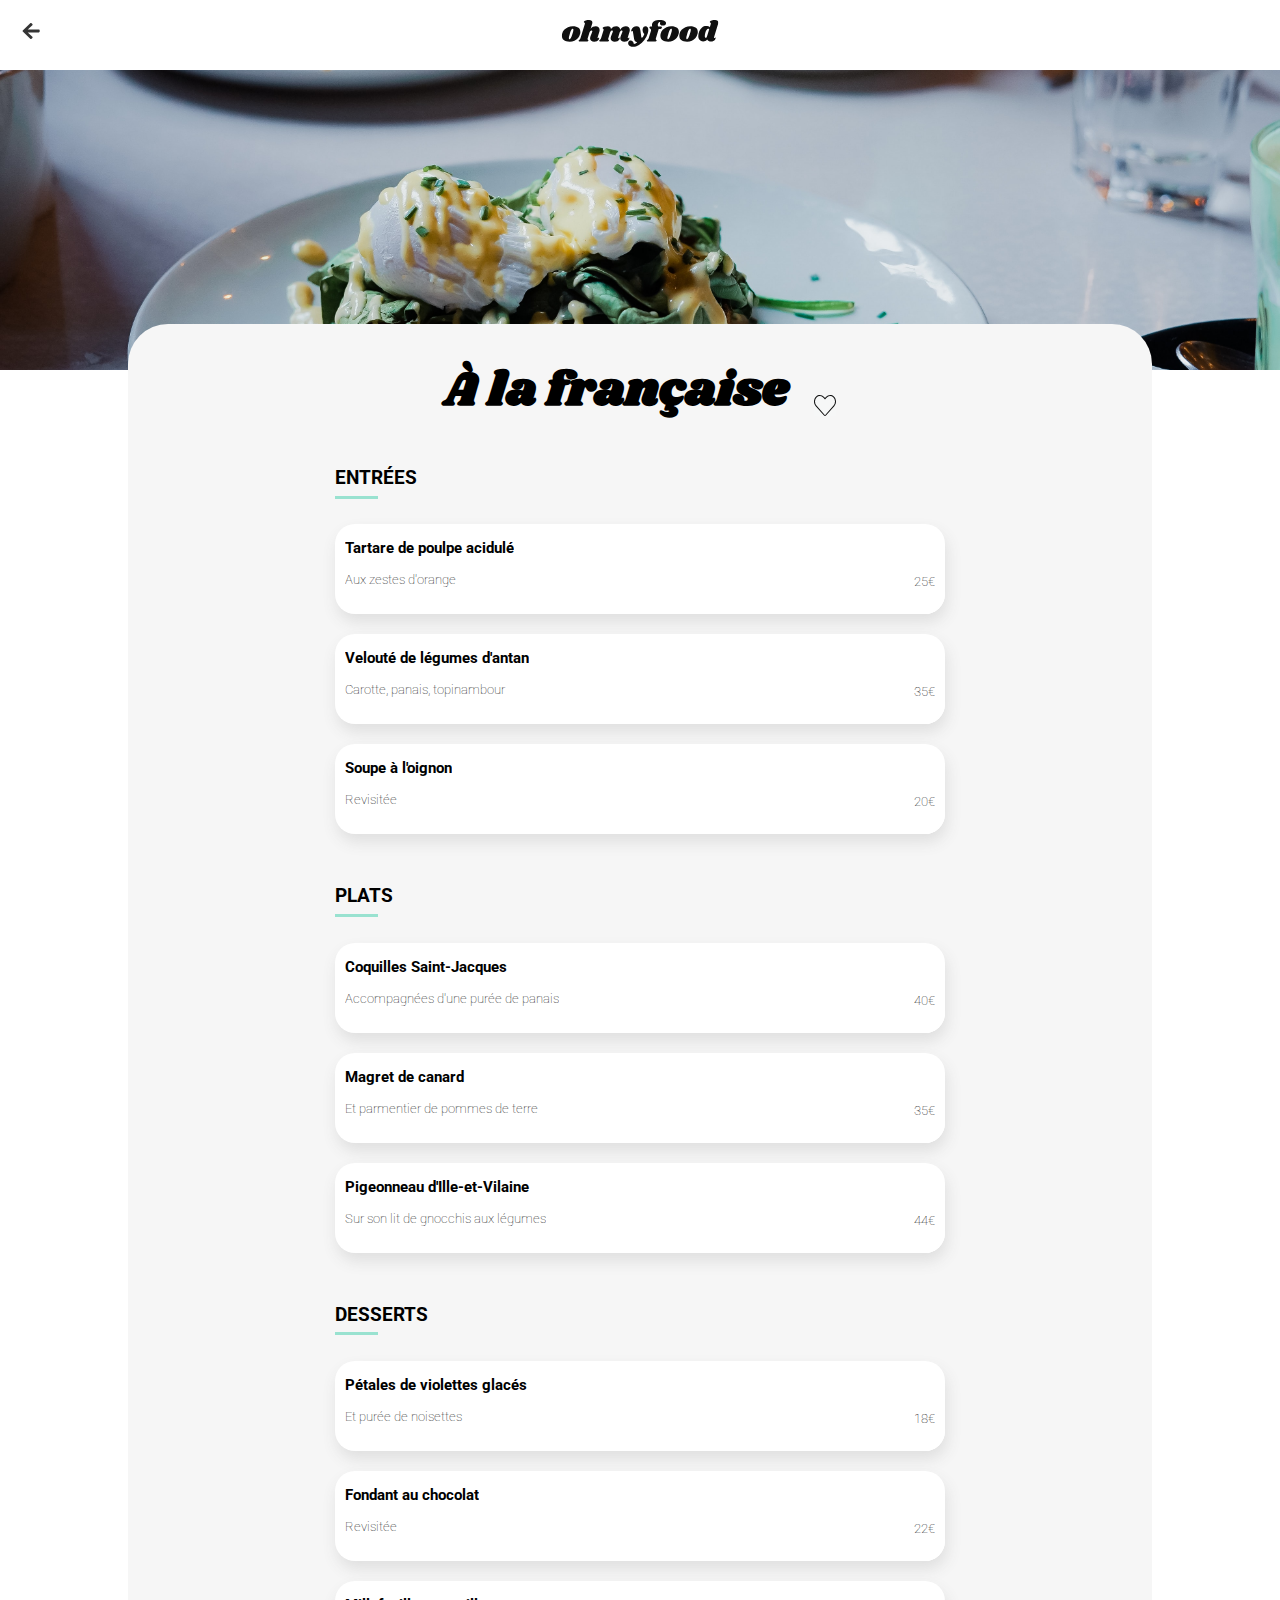
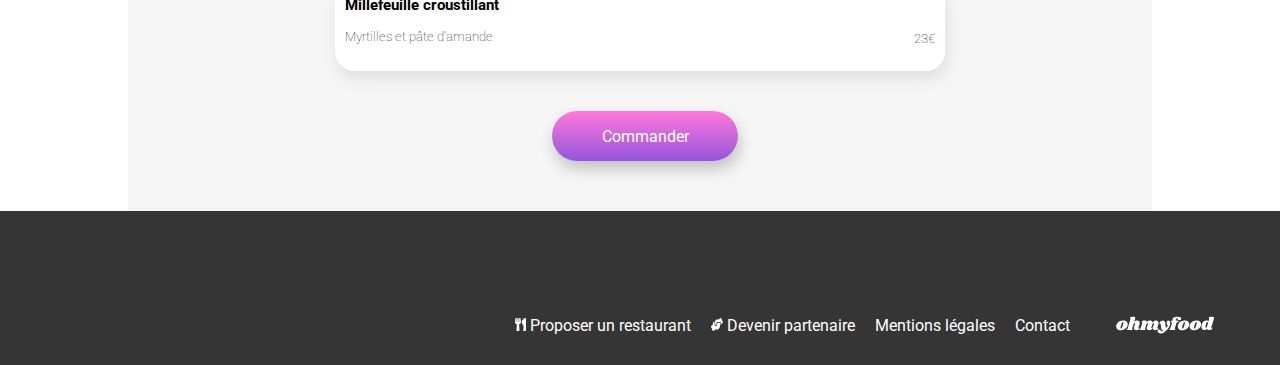
==== restaurants/a_la_francaise.html @ bb1ebf2a "footer ok" ====
<!DOCTYPE html>
<html lang="en">
<head>
    <meta charset="UTF-8">
    <meta name="viewport" content="width=device-width, initial-scale=1.0">
    <title>La palette du goût</title>
    <link rel="stylesheet" href="../assets/style/css/menu.css">
</head>
<body>
    <header>
        <nav class="navbar">
            <a href="../index.html" class="navbar__previous">
                <svg width="31" height="30" viewBox="0 0 31 30" fill="none" xmlns="http://www.w3.org/2000/svg">
                    <path d="M16.3856 21.9291L15.5335 22.7424C15.1727 23.0868 14.5892 23.0868 14.2323 22.7424L6.7706 15.6236C6.4098 15.2792 6.4098 14.7223 6.7706 14.3815L14.2323 7.25903C14.5931 6.91463 15.1765 6.91463 15.5335 7.25903L16.3856 8.07241C16.7502 8.42047 16.7425 8.98837 16.3702 9.3291L11.7451 13.5352H22.7764C23.2869 13.5352 23.6976 13.9272 23.6976 14.4145V15.5869C23.6976 16.0742 23.2869 16.4663 22.7764 16.4663H11.7451L16.3702 20.6724C16.7464 21.0131 16.754 21.581 16.3856 21.9291Z" fill="#353535"/>
                </svg>                    
            </a>
            <a href="../index.html" class="navbar__home">
                <svg width="196" height="34" viewBox="0 0 196 34" fill="none" xmlns="http://www.w3.org/2000/svg">
                    <path d="M13.932 7.956C17.196 7.956 19.596 8.61599 21.132 9.936C22.692 11.256 23.472 12.984 23.472 15.12C23.472 15.84 23.376 16.644 23.184 17.532C22.728 19.5 21.876 21.228 20.628 22.716C19.38 24.18 17.844 25.32 16.02 26.136C14.22 26.928 12.264 27.324 10.152 27.324C6.81599 27.324 4.34399 26.664 2.73599 25.344C1.15199 24 0.359985 22.224 0.359985 20.016C0.359985 19.272 0.455985 18.444 0.647985 17.532C1.10399 15.66 1.96799 14.004 3.23999 12.564C4.53599 11.1 6.10799 9.972 7.95599 9.18C9.82799 8.364 11.82 7.956 13.932 7.956ZM13.824 11.16C13.32 11.16 12.78 11.616 12.204 12.528C11.652 13.416 10.992 15.108 10.224 17.604C9.45599 20.1 9.07199 21.852 9.07199 22.86C9.07199 23.388 9.15599 23.748 9.32399 23.94C9.49199 24.108 9.71999 24.192 10.008 24.192C10.512 24.24 11.028 23.808 11.556 22.896C12.108 21.984 12.792 20.208 13.608 17.568C14.352 15.24 14.724 13.548 14.724 12.492C14.724 11.988 14.64 11.64 14.472 11.448C14.328 11.256 14.112 11.16 13.824 11.16Z" fill="#101010"/>
                    <path d="M44.9899 22.032C44.9419 22.128 44.9179 22.272 44.9179 22.464C44.9179 22.632 44.9539 22.764 45.0259 22.86C45.1219 22.956 45.2419 23.004 45.3859 23.004C45.6739 23.004 45.9139 22.884 46.1059 22.644C46.3219 22.38 46.4659 22.248 46.5379 22.248C46.6579 22.248 46.7539 22.332 46.8259 22.5C46.8979 22.644 46.9339 22.824 46.9339 23.04C46.9579 23.736 46.7299 24.42 46.2499 25.092C45.7699 25.74 45.0619 26.28 44.1259 26.712C43.2139 27.12 42.1099 27.324 40.8139 27.324C39.2299 27.324 37.9699 26.964 37.0339 26.244C36.0979 25.5 35.6179 24.516 35.5939 23.292C35.5939 22.404 35.8099 21.408 36.2419 20.304L38.2219 15.12C38.3419 14.808 38.4019 14.556 38.4019 14.364C38.4019 14.052 38.2939 13.812 38.0779 13.644C37.8859 13.452 37.6459 13.356 37.3579 13.356C36.9019 13.356 36.4339 13.572 35.9539 14.004C35.4979 14.412 35.1259 15.084 34.8379 16.02V15.948L32.5699 23.256C32.4979 23.544 32.4619 23.796 32.4619 24.012C32.4619 24.324 32.5219 24.576 32.6419 24.768C32.7619 24.936 32.9299 25.104 33.1459 25.272C33.3139 25.44 33.4339 25.584 33.5059 25.704C33.5779 25.8 33.5899 25.932 33.5419 26.1C33.4219 26.412 33.1819 26.64 32.8219 26.784C32.4619 26.928 31.9099 27 31.1659 27H22.9579C22.3339 27 21.8779 26.904 21.5899 26.712C21.3019 26.496 21.2059 26.22 21.3019 25.884C21.3979 25.596 21.6499 25.344 22.0579 25.128C22.4179 24.936 22.7179 24.708 22.9579 24.444C23.1979 24.18 23.4019 23.76 23.5699 23.184L29.0419 5.22C29.1139 5.004 29.1499 4.824 29.1499 4.68C29.1499 4.416 29.0779 4.2 28.9339 4.032C28.8139 3.864 28.6459 3.696 28.4299 3.528C28.1899 3.336 28.0099 3.168 27.8899 3.024C27.7939 2.88 27.7819 2.688 27.8539 2.448C27.9979 1.896 28.7539 1.416 30.1219 1.00799C31.4899 0.599996 32.9179 0.395996 34.4059 0.395996C35.7979 0.395996 36.8179 0.659996 37.4659 1.188C38.1379 1.716 38.4739 2.436 38.4739 3.348C38.4739 3.876 38.3899 4.392 38.2219 4.896L36.2779 11.232C37.2139 10.008 38.1979 9.156 39.2299 8.676C40.2859 8.196 41.4259 7.956 42.6499 7.956C44.1139 7.956 45.2899 8.4 46.1779 9.288C47.0899 10.176 47.5459 11.328 47.5459 12.744C47.5459 13.488 47.4259 14.22 47.1859 14.94L44.9899 22.032Z" fill="#101010"/>
                    <path d="M82.7165 22.032C82.6685 22.128 82.6445 22.272 82.6445 22.464C82.6445 22.632 82.6805 22.764 82.7525 22.86C82.8485 22.956 82.9685 23.004 83.1125 23.004C83.4005 23.004 83.6405 22.884 83.8325 22.644C84.0485 22.38 84.1925 22.248 84.2645 22.248C84.3845 22.248 84.4805 22.332 84.5525 22.5C84.6245 22.644 84.6605 22.824 84.6605 23.04C84.6845 23.736 84.4565 24.42 83.9765 25.092C83.4965 25.74 82.7885 26.28 81.8525 26.712C80.9405 27.12 79.8365 27.324 78.5405 27.324C76.9565 27.324 75.6965 26.964 74.7605 26.244C73.8245 25.5 73.3445 24.516 73.3205 23.292C73.3205 22.404 73.5365 21.408 73.9685 20.304L75.9485 15.12C76.0685 14.808 76.1285 14.556 76.1285 14.364C76.1285 14.052 76.0205 13.812 75.8045 13.644C75.6125 13.452 75.3725 13.356 75.0845 13.356C74.6765 13.356 74.2565 13.536 73.8245 13.896C73.3925 14.256 73.0085 14.82 72.6725 15.588L70.6925 22.032C70.6445 22.128 70.6205 22.272 70.6205 22.464C70.6205 22.632 70.6565 22.764 70.7285 22.86C70.8245 22.956 70.9445 23.004 71.0885 23.004C71.3765 23.004 71.6165 22.884 71.8085 22.644C72.0245 22.38 72.1685 22.248 72.2405 22.248C72.3605 22.248 72.4565 22.332 72.5285 22.5C72.6005 22.644 72.6365 22.824 72.6365 23.04C72.6605 23.736 72.4325 24.42 71.9525 25.092C71.4725 25.74 70.7645 26.28 69.8285 26.712C68.9165 27.12 67.8125 27.324 66.5165 27.324C64.9325 27.324 63.6725 26.964 62.7365 26.244C61.8005 25.5 61.3205 24.516 61.2965 23.292C61.2965 22.404 61.5125 21.408 61.9445 20.304L63.9245 15.12C64.0445 14.808 64.1045 14.556 64.1045 14.364C64.1045 14.052 63.9965 13.812 63.7805 13.644C63.5885 13.452 63.3485 13.356 63.0605 13.356C62.6525 13.356 62.2325 13.536 61.8005 13.896C61.3685 14.232 61.0085 14.784 60.7205 15.552L58.3445 23.256C58.2485 23.52 58.2005 23.772 58.2005 24.012C58.2005 24.3 58.2605 24.54 58.3805 24.732C58.5005 24.9 58.6685 25.08 58.8845 25.272C59.0525 25.416 59.1725 25.548 59.2445 25.668C59.3165 25.788 59.3285 25.932 59.2805 26.1C59.1845 26.412 58.9565 26.64 58.5965 26.784C58.2365 26.928 57.6725 27 56.9045 27H48.6965C48.0725 27 47.6285 26.904 47.3645 26.712C47.0765 26.496 46.9685 26.22 47.0405 25.884C47.1365 25.596 47.3885 25.344 47.7965 25.128C48.1565 24.936 48.4565 24.708 48.6965 24.444C48.9365 24.18 49.1405 23.76 49.3085 23.184L52.5125 12.78C52.5605 12.66 52.5845 12.492 52.5845 12.276C52.5845 12.012 52.5245 11.808 52.4045 11.664C52.3085 11.52 52.1405 11.34 51.9005 11.124C51.6605 10.932 51.4925 10.764 51.3965 10.62C51.3005 10.476 51.2885 10.284 51.3605 10.044C51.5045 9.492 52.2605 9.012 53.6285 8.604C54.9965 8.172 56.4245 7.956 57.9125 7.956C59.0885 7.956 60.0125 8.28 60.6845 8.928C61.3805 9.576 61.7165 10.464 61.6925 11.592C62.6765 10.224 63.7085 9.276 64.7885 8.748C65.8925 8.22 67.0805 7.956 68.3525 7.956C69.7445 7.956 70.8725 8.364 71.7365 9.18C72.6245 9.972 73.1165 11.016 73.2125 12.312C74.2445 10.68 75.3485 9.552 76.5245 8.928C77.7005 8.28 78.9845 7.956 80.3765 7.956C81.8405 7.956 83.0165 8.4 83.9045 9.288C84.8165 10.176 85.2725 11.328 85.2725 12.744C85.2725 13.488 85.1525 14.22 84.9125 14.94L82.7165 22.032Z" fill="#101010"/>
                    <path d="M104.932 7.956C105.988 7.956 106.828 8.388 107.452 9.252C108.1 10.092 108.424 11.244 108.424 12.708C108.424 13.98 108.196 15.348 107.74 16.812C106.852 19.764 105.424 22.548 103.456 25.164C101.512 27.78 99.2675 29.88 96.7235 31.464C94.2035 33.048 91.6836 33.84 89.1636 33.84C87.9156 33.84 86.8355 33.624 85.9235 33.192C85.0355 32.76 84.3635 32.184 83.9075 31.464C83.4275 30.744 83.1875 29.976 83.1875 29.16C83.1875 28.8 83.2475 28.404 83.3675 27.972C83.5835 27.3 83.9435 26.784 84.4475 26.424C84.9515 26.064 85.5516 25.884 86.2476 25.884C87.3516 25.884 88.2515 26.256 88.9475 27C89.6675 27.768 90.1236 28.812 90.3156 30.132C91.8516 30.06 93.2675 29.4 94.5635 28.152C93.3395 27.936 92.4275 27.528 91.8275 26.928C91.2515 26.304 90.8555 25.344 90.6395 24.048L89.1995 15.228C89.1275 14.772 89.0195 14.46 88.8755 14.292C88.7555 14.1 88.5876 14.004 88.3716 14.004C88.2036 14.004 87.9995 14.088 87.7595 14.256C87.5435 14.424 87.3875 14.508 87.2915 14.508C87.0995 14.508 87.0035 14.304 87.0035 13.896C87.0035 13.56 87.0635 13.2 87.1835 12.816C87.6155 11.448 88.4196 10.296 89.5956 9.36C90.7716 8.4 92.1395 7.92 93.6995 7.92C95.2355 7.92 96.3635 8.376 97.0835 9.288C97.8275 10.2 98.3076 11.604 98.5236 13.5L99.6035 21.42C99.6755 22.02 99.8915 22.32 100.252 22.32C100.684 22.32 101.188 21.936 101.764 21.168C102.34 20.376 102.904 19.26 103.456 17.82C102.736 17.172 102.184 16.428 101.8 15.588C101.416 14.748 101.224 13.848 101.224 12.888C101.224 12.144 101.32 11.472 101.512 10.872C101.8 9.912 102.244 9.192 102.844 8.712C103.468 8.208 104.164 7.956 104.932 7.956Z" fill="#101010"/>
                    <path d="M122.864 0.395996C125.432 0.395996 127.352 0.791996 128.624 1.584C129.92 2.352 130.568 3.3 130.568 4.428C130.568 5.34 130.184 6.048 129.416 6.552C128.672 7.032 127.688 7.272 126.464 7.272C125.336 7.272 124.46 6.996 123.836 6.444C123.212 5.892 122.9 5.208 122.9 4.392C122.9 3.888 123.056 3.36 123.368 2.808C122.648 2.808 122.048 2.988 121.568 3.348C121.088 3.684 120.716 4.272 120.452 5.112C120.308 5.64 120.236 6.132 120.236 6.588C120.236 7.164 120.332 7.62 120.524 7.956C120.74 8.268 121.04 8.424 121.424 8.424H123.548C124.796 8.424 125.42 8.808 125.42 9.576C125.42 9.672 125.396 9.816 125.348 10.008C125.204 10.536 124.904 10.932 124.448 11.196C124.016 11.46 123.356 11.592 122.468 11.592H121.388L117.824 23.256C117.752 23.544 117.716 23.796 117.716 24.012C117.716 24.324 117.776 24.576 117.896 24.768C118.016 24.936 118.184 25.104 118.4 25.272C118.568 25.44 118.688 25.584 118.76 25.704C118.832 25.8 118.844 25.932 118.796 26.1C118.676 26.412 118.436 26.64 118.076 26.784C117.716 26.928 117.164 27 116.42 27H108.212C107.588 27 107.132 26.904 106.844 26.712C106.556 26.496 106.46 26.22 106.556 25.884C106.652 25.596 106.904 25.344 107.312 25.128C107.672 24.936 107.972 24.708 108.212 24.444C108.452 24.18 108.656 23.76 108.824 23.184L111.632 13.968C111.752 13.608 111.812 13.236 111.812 12.852C111.812 12.372 111.704 12 111.488 11.736C111.296 11.448 110.996 11.136 110.588 10.8C110.324 10.584 110.12 10.404 109.976 10.26C109.856 10.092 109.796 9.9 109.796 9.684C109.772 9.228 109.928 8.904 110.264 8.712C110.624 8.52 111.296 8.424 112.28 8.424H113.18C113.012 7.824 112.928 7.224 112.928 6.624C112.928 6.024 113.036 5.4 113.252 4.752C113.708 3.528 114.68 2.496 116.168 1.65599C117.68 0.815996 119.912 0.395996 122.864 0.395996Z" fill="#101010"/>
                    <path d="M137.084 7.956C140.348 7.956 142.748 8.61599 144.284 9.936C145.844 11.256 146.624 12.984 146.624 15.12C146.624 15.84 146.528 16.644 146.336 17.532C145.88 19.5 145.028 21.228 143.78 22.716C142.532 24.18 140.996 25.32 139.172 26.136C137.372 26.928 135.416 27.324 133.304 27.324C129.968 27.324 127.496 26.664 125.888 25.344C124.304 24 123.512 22.224 123.512 20.016C123.512 19.272 123.608 18.444 123.8 17.532C124.256 15.66 125.12 14.004 126.392 12.564C127.688 11.1 129.26 9.972 131.108 9.18C132.98 8.364 134.972 7.956 137.084 7.956ZM136.976 11.16C136.472 11.16 135.932 11.616 135.356 12.528C134.804 13.416 134.144 15.108 133.376 17.604C132.608 20.1 132.224 21.852 132.224 22.86C132.224 23.388 132.308 23.748 132.476 23.94C132.644 24.108 132.872 24.192 133.16 24.192C133.664 24.24 134.18 23.808 134.708 22.896C135.26 21.984 135.944 20.208 136.76 17.568C137.504 15.24 137.876 13.548 137.876 12.492C137.876 11.988 137.792 11.64 137.624 11.448C137.48 11.256 137.264 11.16 136.976 11.16Z" fill="#101010"/>
                    <path d="M160.709 7.956C163.973 7.956 166.373 8.61599 167.909 9.936C169.469 11.256 170.249 12.984 170.249 15.12C170.249 15.84 170.153 16.644 169.961 17.532C169.505 19.5 168.653 21.228 167.405 22.716C166.157 24.18 164.621 25.32 162.797 26.136C160.997 26.928 159.041 27.324 156.929 27.324C153.593 27.324 151.121 26.664 149.513 25.344C147.929 24 147.137 22.224 147.137 20.016C147.137 19.272 147.233 18.444 147.425 17.532C147.881 15.66 148.745 14.004 150.017 12.564C151.313 11.1 152.885 9.972 154.733 9.18C156.605 8.364 158.597 7.956 160.709 7.956ZM160.601 11.16C160.097 11.16 159.557 11.616 158.981 12.528C158.429 13.416 157.769 15.108 157.001 17.604C156.233 20.1 155.849 21.852 155.849 22.86C155.849 23.388 155.933 23.748 156.101 23.94C156.269 24.108 156.497 24.192 156.785 24.192C157.289 24.24 157.805 23.808 158.333 22.896C158.885 21.984 159.569 20.208 160.385 17.568C161.129 15.24 161.501 13.548 161.501 12.492C161.501 11.988 161.417 11.64 161.249 11.448C161.105 11.256 160.889 11.16 160.601 11.16Z" fill="#101010"/>
                    <path d="M190.526 21.816C190.478 22.008 190.454 22.14 190.454 22.212C190.454 22.38 190.502 22.512 190.598 22.608C190.694 22.704 190.814 22.752 190.958 22.752C191.246 22.752 191.486 22.632 191.678 22.392C191.894 22.128 192.038 21.996 192.11 21.996C192.23 21.996 192.326 22.08 192.398 22.248C192.47 22.416 192.506 22.608 192.506 22.824C192.53 23.472 192.278 24.132 191.75 24.804C191.246 25.476 190.562 26.028 189.698 26.46C188.834 26.892 187.898 27.108 186.89 27.108C185.69 27.108 184.646 26.88 183.758 26.424C182.87 25.968 182.258 25.368 181.922 24.624C181.274 25.464 180.53 26.088 179.69 26.496C178.85 26.904 177.962 27.108 177.026 27.108C175.922 27.108 174.89 26.832 173.93 26.28C172.994 25.728 172.238 24.948 171.662 23.94C171.11 22.908 170.834 21.744 170.834 20.448C170.834 18.264 171.242 16.212 172.058 14.292C172.898 12.348 174.062 10.788 175.55 9.612C177.038 8.412 178.73 7.812 180.626 7.812C181.658 7.812 182.534 7.932 183.254 8.172C183.998 8.412 184.67 8.772 185.27 9.252L186.494 5.22C186.566 5.004 186.602 4.824 186.602 4.68C186.602 4.416 186.53 4.2 186.386 4.032C186.266 3.864 186.098 3.696 185.882 3.528C185.642 3.336 185.462 3.168 185.342 3.024C185.246 2.88 185.234 2.688 185.306 2.448C185.45 1.896 186.206 1.416 187.574 1.00799C188.942 0.599996 190.37 0.395996 191.858 0.395996C193.25 0.395996 194.27 0.659996 194.918 1.188C195.59 1.716 195.926 2.436 195.926 3.348C195.926 3.876 195.842 4.392 195.674 4.896L190.526 21.816ZM184.514 11.7C184.13 11.364 183.71 11.196 183.254 11.196C182.558 11.196 181.874 11.712 181.202 12.744C180.53 13.776 179.99 15.024 179.582 16.488C179.174 17.952 178.982 19.272 179.006 20.448C179.006 21.768 179.438 22.428 180.302 22.428C180.614 22.428 180.878 22.308 181.094 22.068C181.31 21.804 181.514 21.384 181.706 20.808L184.514 11.7Z" fill="#101010"/>
                </svg>
            </a>
        </nav>
    </header>
    <main>
        <section>
            <article class="menu">
                <img class="menu__image" src="../assets/images/restaurants/toa-heftiba-DQKerTsQwi0-unsplash.jpg" alt="">
                <div class="menu__content">
                    <div class="menu__content__title">
                        <a href="../restaurants/a_la_francaise.html"><h1>À la française</h1></a>
                        <input type="checkbox" name="like" id="like" hidden>
                        <label for="like" class="menu__content__logo" >
                            <svg class="heart" width="22" height="21" viewBox="0 0 22 21" fill="none" xmlns="http://www.w3.org/2000/svg" xmlns:xlink="http://www.w3.org/1999/xlink">
                                <rect width="22" height="21" fill="#D2D2D2" style="fill:#D2D2D2;fill:color(display-p3 0.8250 0.8250 0.8250);fill-opacity:1;"/>
                                <g clip-path="url(#clip0_0_1)">
                                <rect width="375" height="1590" transform="translate(-312 -323)" fill="white" style="fill:white;fill:white;fill-opacity:1;"/>
                                <rect x="-312" y="-260" width="375" height="275" fill="url(#pattern0)"/>
                                <path d="M-312 -1.90735e-05C-312 -22.0914 -294.091 -40 -272 -40H23C45.0914 -40 63 -22.0914 63 0V1267H-312V-1.90735e-05Z" fill="#F7F7F7" style="fill:#F7F7F7;fill:color(display-p3 0.9667 0.9667 0.9667);fill-opacity:1;"/>
                                <mask id="path-3-inside-1_0_1" fill="white">
                                <path d="M19.865 1.43593C17.5103 -0.753131 14.0083 -0.359381 11.847 2.07343L11.0005 3.02499L10.154 2.07343C7.99701 -0.359381 4.49076 -0.753131 2.13607 1.43593C-0.562363 3.94843 -0.704161 8.45781 1.71068 11.1812L10.0251 20.5469C10.5622 21.1516 11.4345 21.1516 11.9716 20.5469L20.2861 11.1812C22.7052 8.45781 22.5634 3.94843 19.865 1.43593Z"/>
                                </mask>
                                <path d="M19.865 1.43593C17.5103 -0.753131 14.0083 -0.359381 11.847 2.07343L11.0005 3.02499L10.154 2.07343C7.99701 -0.359381 4.49076 -0.753131 2.13607 1.43593C-0.562363 3.94843 -0.704161 8.45781 1.71068 11.1812L10.0251 20.5469C10.5622 21.1516 11.4345 21.1516 11.9716 20.5469L20.2861 11.1812C22.7052 8.45781 22.5634 3.94843 19.865 1.43593Z" stroke="#101010" style="stroke:#101010;stroke:color(display-p3 0.0625 0.0625 0.0625);stroke-opacity:1;" stroke-width="2" mask="url(#path-3-inside-1_0_1)"/>
                                </g>
                                <defs>
                                <pattern id="pattern0" patternContentUnits="objectBoundingBox" width="1" height="1">
                                <use xlink:href="#image0_0_1" transform="matrix(0.000261252 0 0 0.000356252 -0.0350433 0)"/>
                                </pattern>
                                <clipPath id="clip0_0_1">
                                <rect width="375" height="1590" fill="white" style="fill:white;fill:white;fill-opacity:1;" transform="translate(-312 -323)"/>
                                </clipPath>
                                </defs>
                                </svg>
                                <svg class="like" width="22" height="21" viewBox="0 0 22 21" fill="none" xmlns="http://www.w3.org/2000/svg">
                                    <path d="M19.865 1.43593C17.5103 -0.753131 14.0083 -0.359381 11.847 2.07343L11.0005 3.02499L10.154 2.07343C7.99701 -0.359381 4.49076 -0.753131 2.13607 1.43593C-0.562363 3.94843 -0.704161 8.45781 1.71068 11.1812L10.0251 20.5469C10.5622 21.1516 11.4345 21.1516 11.9716 20.5469L20.2861 11.1812C22.7052 8.45781 22.5634 3.94843 19.865 1.43593Z" fill="url(#paint0_linear_87783_528)"/>
                                    <defs>
                                    <linearGradient id="paint0_linear_87783_528" x1="11.0002" y1="-5.4601" x2="3.43443" y2="27.9923" gradientUnits="userSpaceOnUse">
                                    <stop stop-color="#9356DC"/>
                                    <stop offset="1" stop-color="#FF79DA"/>
                                    </linearGradient>
                                    </defs>
                                </svg>
                        </label>
                    </div>
                    <form class="menu__content__form" action="">
                        <h2 class="menu__content__form__type">ENTRÉES</h2>
                        <div class="menu__content__form__ingredient">
                            <input name="entree1" id="entree1" type="checkbox" hidden>
                            <label id="choice1" for="entree1">
                                <div class="name">
                                    <h3 >Tartare de poulpe acidulé</h3>
                                    <span>Aux zestes d'orange</span>
                                </div>
                                <div class="price-check">
                                    <span class="price">25€</span>
                                    <div class="check">
                                        <svg  width="28" height="28" viewBox="0 0 21 21" fill="none" xmlns="http://www.w3.org/2000/svg">
                                            <path d="M20.0847 10.9656C20.0847 16.4884 15.6076 20.9656 10.0847 20.9656C4.56185 20.9656 0.0847168 16.4884 0.0847168 10.9656C0.0847168 5.44271 4.56185 0.965576 10.0847 0.965576C15.6076 0.965576 20.0847 5.44271 20.0847 10.9656ZM8.92802 16.2605L16.3474 8.84114C16.5993 8.5892 16.5993 8.1807 16.3474 7.92876L15.435 7.01638C15.1831 6.76441 14.7746 6.76441 14.5226 7.01638L8.47181 13.0671L5.64685 10.2421C5.39492 9.99021 4.98641 9.99021 4.73443 10.2421L3.82206 11.1545C3.57012 11.4065 3.57012 11.815 3.82206 12.0669L8.0156 16.2605C8.26758 16.5124 8.67605 16.5124 8.92802 16.2605Z" fill="white"/>
                                        </svg>
                                    </div>
                                </div>
                                </label>
                            <input name="entree2" id="entree2" type="checkbox" hidden>
                            <label id="choice2" for="entree2">
                                <div class="name">
                                    <h3 >Velouté de légumes d'antan</h3>
                                    <span>Carotte, panais, topinambour</span>
                                </div>
                                <div class="price-check">
                                    <span class="price">35€</span>
                                    <div class="check">
                                        <svg  width="28" height="28" viewBox="0 0 21 21" fill="none" xmlns="http://www.w3.org/2000/svg">
                                            <path d="M20.0847 10.9656C20.0847 16.4884 15.6076 20.9656 10.0847 20.9656C4.56185 20.9656 0.0847168 16.4884 0.0847168 10.9656C0.0847168 5.44271 4.56185 0.965576 10.0847 0.965576C15.6076 0.965576 20.0847 5.44271 20.0847 10.9656ZM8.92802 16.2605L16.3474 8.84114C16.5993 8.5892 16.5993 8.1807 16.3474 7.92876L15.435 7.01638C15.1831 6.76441 14.7746 6.76441 14.5226 7.01638L8.47181 13.0671L5.64685 10.2421C5.39492 9.99021 4.98641 9.99021 4.73443 10.2421L3.82206 11.1545C3.57012 11.4065 3.57012 11.815 3.82206 12.0669L8.0156 16.2605C8.26758 16.5124 8.67605 16.5124 8.92802 16.2605Z" fill="white"/>
                                        </svg>
                                    </div>
                                </div>
                            </label>
                            <input name="entree3" id="entree3" type="checkbox" hidden>
                            <label id="choice3" for="entree3">
                                <div class="name">
                                    <h3 >Soupe à l'oignon</h3>
                                    <span>Revisitée</span>
                                </div>
                                <div class="price-check">
                                    <span class="price">20€</span>
                                    <div class="check">
                                        <svg  width="28" height="28" viewBox="0 0 21 21" fill="none" xmlns="http://www.w3.org/2000/svg">
                                            <path d="M20.0847 10.9656C20.0847 16.4884 15.6076 20.9656 10.0847 20.9656C4.56185 20.9656 0.0847168 16.4884 0.0847168 10.9656C0.0847168 5.44271 4.56185 0.965576 10.0847 0.965576C15.6076 0.965576 20.0847 5.44271 20.0847 10.9656ZM8.92802 16.2605L16.3474 8.84114C16.5993 8.5892 16.5993 8.1807 16.3474 7.92876L15.435 7.01638C15.1831 6.76441 14.7746 6.76441 14.5226 7.01638L8.47181 13.0671L5.64685 10.2421C5.39492 9.99021 4.98641 9.99021 4.73443 10.2421L3.82206 11.1545C3.57012 11.4065 3.57012 11.815 3.82206 12.0669L8.0156 16.2605C8.26758 16.5124 8.67605 16.5124 8.92802 16.2605Z" fill="white"/>
                                        </svg>
                                    </div>
                                </div>
                            </label>
                        </div>
                        <h2 class="menu__content__form__type">PLATS</h2>
                        <div class="menu__content__form__ingredient">
                            <input name="plat1" id="plat1" type="checkbox" hidden>
                            <label id="choice4" for="plat1">
                                <div class="name">
                                    <h3 >Coquilles Saint-Jacques</h3>
                                    <span>Accompagnées d'une purée de panais</span>
                                </div>
                                <div class="price-check">
                                    <span class="price">40€</span>
                                    <div class="check">
                                        <svg  width="28" height="28" viewBox="0 0 21 21" fill="none" xmlns="http://www.w3.org/2000/svg">
                                            <path d="M20.0847 10.9656C20.0847 16.4884 15.6076 20.9656 10.0847 20.9656C4.56185 20.9656 0.0847168 16.4884 0.0847168 10.9656C0.0847168 5.44271 4.56185 0.965576 10.0847 0.965576C15.6076 0.965576 20.0847 5.44271 20.0847 10.9656ZM8.92802 16.2605L16.3474 8.84114C16.5993 8.5892 16.5993 8.1807 16.3474 7.92876L15.435 7.01638C15.1831 6.76441 14.7746 6.76441 14.5226 7.01638L8.47181 13.0671L5.64685 10.2421C5.39492 9.99021 4.98641 9.99021 4.73443 10.2421L3.82206 11.1545C3.57012 11.4065 3.57012 11.815 3.82206 12.0669L8.0156 16.2605C8.26758 16.5124 8.67605 16.5124 8.92802 16.2605Z" fill="white"/>
                                        </svg>
                                    </div>
                                </div>
                            </label>
                            <input name="plat2" id="plat2" type="checkbox" hidden>
                            <label id="choice5" for="plat2">
                                <div class="name">
                                    <h3 >Magret de canard</h3>
                                    <span>Et parmentier de pommes de terre</span>
                                </div>
                                <div class="price-check">
                                    <span class="price">35€</span>
                                    <div class="check">
                                        <svg  width="28" height="28" viewBox="0 0 21 21" fill="none" xmlns="http://www.w3.org/2000/svg">
                                            <path d="M20.0847 10.9656C20.0847 16.4884 15.6076 20.9656 10.0847 20.9656C4.56185 20.9656 0.0847168 16.4884 0.0847168 10.9656C0.0847168 5.44271 4.56185 0.965576 10.0847 0.965576C15.6076 0.965576 20.0847 5.44271 20.0847 10.9656ZM8.92802 16.2605L16.3474 8.84114C16.5993 8.5892 16.5993 8.1807 16.3474 7.92876L15.435 7.01638C15.1831 6.76441 14.7746 6.76441 14.5226 7.01638L8.47181 13.0671L5.64685 10.2421C5.39492 9.99021 4.98641 9.99021 4.73443 10.2421L3.82206 11.1545C3.57012 11.4065 3.57012 11.815 3.82206 12.0669L8.0156 16.2605C8.26758 16.5124 8.67605 16.5124 8.92802 16.2605Z" fill="white"/>
                                        </svg>
                                    </div>
                                </div>
                            </label>
                            <input name="plat3" id="plat3" type="checkbox" hidden>
                            <label id="choice6" for="plat3">
                                <div class="name">
                                    <h3 >Pigeonneau d'Ille-et-Vilaine</h3>
                                    <span>Sur son lit de gnocchis aux légumes</span>
                                </div>
                                <div class="price-check">
                                    <span class="price">44€</span>
                                    <div class="check">
                                        <svg  width="28" height="28" viewBox="0 0 21 21" fill="none" xmlns="http://www.w3.org/2000/svg">
                                            <path d="M20.0847 10.9656C20.0847 16.4884 15.6076 20.9656 10.0847 20.9656C4.56185 20.9656 0.0847168 16.4884 0.0847168 10.9656C0.0847168 5.44271 4.56185 0.965576 10.0847 0.965576C15.6076 0.965576 20.0847 5.44271 20.0847 10.9656ZM8.92802 16.2605L16.3474 8.84114C16.5993 8.5892 16.5993 8.1807 16.3474 7.92876L15.435 7.01638C15.1831 6.76441 14.7746 6.76441 14.5226 7.01638L8.47181 13.0671L5.64685 10.2421C5.39492 9.99021 4.98641 9.99021 4.73443 10.2421L3.82206 11.1545C3.57012 11.4065 3.57012 11.815 3.82206 12.0669L8.0156 16.2605C8.26758 16.5124 8.67605 16.5124 8.92802 16.2605Z" fill="white"/>
                                        </svg>
                                    </div>
                                </div>
                            </label>
                        </div>
                        <h2 class="menu__content__form__type">DESSERTS</h2>
                        <div class="menu__content__form__ingredient">
                            <input name="dessert1" id="dessert1" type="checkbox" hidden>
                            <label id="choice7" for="dessert1">
                                <div class="name">
                                    <h3 >Pétales de violettes glacés</h3>
                                    <span>Et purée de noisettes</span>
                                </div>
                                <div class="price-check">
                                    <span class="price">18€</span>
                                    <div class="check">
                                        <svg  width="28" height="28" viewBox="0 0 21 21" fill="none" xmlns="http://www.w3.org/2000/svg">
                                            <path d="M20.0847 10.9656C20.0847 16.4884 15.6076 20.9656 10.0847 20.9656C4.56185 20.9656 0.0847168 16.4884 0.0847168 10.9656C0.0847168 5.44271 4.56185 0.965576 10.0847 0.965576C15.6076 0.965576 20.0847 5.44271 20.0847 10.9656ZM8.92802 16.2605L16.3474 8.84114C16.5993 8.5892 16.5993 8.1807 16.3474 7.92876L15.435 7.01638C15.1831 6.76441 14.7746 6.76441 14.5226 7.01638L8.47181 13.0671L5.64685 10.2421C5.39492 9.99021 4.98641 9.99021 4.73443 10.2421L3.82206 11.1545C3.57012 11.4065 3.57012 11.815 3.82206 12.0669L8.0156 16.2605C8.26758 16.5124 8.67605 16.5124 8.92802 16.2605Z" fill="white"/>
                                        </svg>
                                    </div>
                                </div>
                            </label>
                            <input name="dessert2" id="dessert2" type="checkbox" hidden>
                            <label id="choice8" for="dessert2">
                                <div class="name">
                                    <h3 >Fondant au chocolat</h3>
                                    <span>Revisitée</span>
                                </div>
                                <div class="price-check">
                                    <span class="price">22€</span>
                                    <div class="check">
                                        <svg  width="28" height="28" viewBox="0 0 21 21" fill="none" xmlns="http://www.w3.org/2000/svg">
                                            <path d="M20.0847 10.9656C20.0847 16.4884 15.6076 20.9656 10.0847 20.9656C4.56185 20.9656 0.0847168 16.4884 0.0847168 10.9656C0.0847168 5.44271 4.56185 0.965576 10.0847 0.965576C15.6076 0.965576 20.0847 5.44271 20.0847 10.9656ZM8.92802 16.2605L16.3474 8.84114C16.5993 8.5892 16.5993 8.1807 16.3474 7.92876L15.435 7.01638C15.1831 6.76441 14.7746 6.76441 14.5226 7.01638L8.47181 13.0671L5.64685 10.2421C5.39492 9.99021 4.98641 9.99021 4.73443 10.2421L3.82206 11.1545C3.57012 11.4065 3.57012 11.815 3.82206 12.0669L8.0156 16.2605C8.26758 16.5124 8.67605 16.5124 8.92802 16.2605Z" fill="white"/>
                                        </svg>
                                    </div>
                                </div>
                            </label>
                            <input name="dessert3" id="dessert3" type="checkbox" hidden>
                            <label id="choice9" for="dessert3">
                                <div class="name">
                                    <h3 >Millefeuille croustillant</h3>
                                    <span>Myrtilles et pâte d'amande</span>
                                </div>
                                <div class="price-check">
                                    <span class="price">23€</span>
                                    <div class="check">
                                        <svg  width="28" height="28" viewBox="0 0 21 21" fill="none" xmlns="http://www.w3.org/2000/svg">
                                            <path d="M20.0847 10.9656C20.0847 16.4884 15.6076 20.9656 10.0847 20.9656C4.56185 20.9656 0.0847168 16.4884 0.0847168 10.9656C0.0847168 5.44271 4.56185 0.965576 10.0847 0.965576C15.6076 0.965576 20.0847 5.44271 20.0847 10.9656ZM8.92802 16.2605L16.3474 8.84114C16.5993 8.5892 16.5993 8.1807 16.3474 7.92876L15.435 7.01638C15.1831 6.76441 14.7746 6.76441 14.5226 7.01638L8.47181 13.0671L5.64685 10.2421C5.39492 9.99021 4.98641 9.99021 4.73443 10.2421L3.82206 11.1545C3.57012 11.4065 3.57012 11.815 3.82206 12.0669L8.0156 16.2605C8.26758 16.5124 8.67605 16.5124 8.92802 16.2605Z" fill="white"/>
                                        </svg>
                                    </div>
                                </div>
                            </label>
                            <button class="btn command" type="submit">Commander</button>
                        </div>

                    </form>
                </div>
                    
            </article>
        </section>
    </main>
    <footer class="footer">
        <a href="../index.html"><svg class="footer__logo" width="139" height="27" viewBox="0 0 139 27" fill="none" xmlns="http://www.w3.org/2000/svg">
        <path d="M6.966 8.478C8.598 8.478 9.798 8.808 10.566 9.468C11.346 10.128 11.736 10.992 11.736 12.06C11.736 12.42 11.688 12.822 11.592 13.266C11.364 14.25 10.938 15.114 10.314 15.858C9.69 16.59 8.922 17.16 8.01 17.568C7.11 17.964 6.132 18.162 5.076 18.162C3.408 18.162 2.172 17.832 1.368 17.172C0.576 16.5 0.18 15.612 0.18 14.508C0.18 14.136 0.228 13.722 0.324 13.266C0.552 12.33 0.984 11.502 1.62 10.782C2.268 10.05 3.054 9.486 3.978 9.09C4.914 8.682 5.91 8.478 6.966 8.478ZM6.912 10.08C6.66 10.08 6.39 10.308 6.102 10.764C5.826 11.208 5.496 12.054 5.112 13.302C4.728 14.55 4.536 15.426 4.536 15.93C4.536 16.194 4.578 16.374 4.662 16.47C4.746 16.554 4.86 16.596 5.004 16.596C5.256 16.62 5.514 16.404 5.778 15.948C6.054 15.492 6.396 14.604 6.804 13.284C7.176 12.12 7.362 11.274 7.362 10.746C7.362 10.494 7.32 10.32 7.236 10.224C7.164 10.128 7.056 10.08 6.912 10.08ZM22.4949 15.516C22.4709 15.564 22.4589 15.636 22.4589 15.732C22.4589 15.816 22.4769 15.882 22.5129 15.93C22.5609 15.978 22.6209 16.002 22.6929 16.002C22.8369 16.002 22.9569 15.942 23.0529 15.822C23.1609 15.69 23.2329 15.624 23.2689 15.624C23.3289 15.624 23.3769 15.666 23.4129 15.75C23.4489 15.822 23.4669 15.912 23.4669 16.02C23.4789 16.368 23.3649 16.71 23.1249 17.046C22.8849 17.37 22.5309 17.64 22.0629 17.856C21.6069 18.06 21.0549 18.162 20.4069 18.162C19.6149 18.162 18.9849 17.982 18.5169 17.622C18.0489 17.25 17.8089 16.758 17.7969 16.146C17.7969 15.702 17.9049 15.204 18.1209 14.652L19.1109 12.06C19.1709 11.904 19.2009 11.778 19.2009 11.682C19.2009 11.526 19.1469 11.406 19.0389 11.322C18.9429 11.226 18.8229 11.178 18.6789 11.178C18.4509 11.178 18.2169 11.286 17.9769 11.502C17.7489 11.706 17.5629 12.042 17.4189 12.51V12.474L16.2849 16.128C16.2489 16.272 16.2309 16.398 16.2309 16.506C16.2309 16.662 16.2609 16.788 16.3209 16.884C16.3809 16.968 16.4649 17.052 16.5729 17.136C16.6569 17.22 16.7169 17.292 16.7529 17.352C16.7889 17.4 16.7949 17.466 16.7709 17.55C16.7109 17.706 16.5909 17.82 16.4109 17.892C16.2309 17.964 15.9549 18 15.5829 18H11.4789C11.1669 18 10.9389 17.952 10.7949 17.856C10.6509 17.748 10.6029 17.61 10.6509 17.442C10.6989 17.298 10.8249 17.172 11.0289 17.064C11.2089 16.968 11.3589 16.854 11.4789 16.722C11.5989 16.59 11.7009 16.38 11.7849 16.092L14.5209 7.11C14.5569 7.002 14.5749 6.912 14.5749 6.84C14.5749 6.708 14.5389 6.6 14.4669 6.516C14.4069 6.432 14.3229 6.348 14.2149 6.264C14.0949 6.168 14.0049 6.084 13.9449 6.012C13.8969 5.94 13.8909 5.844 13.9269 5.724C13.9989 5.448 14.3769 5.208 15.0609 5.004C15.7449 4.8 16.4589 4.698 17.2029 4.698C17.8989 4.698 18.4089 4.83 18.7329 5.094C19.0689 5.358 19.2369 5.718 19.2369 6.174C19.2369 6.438 19.1949 6.696 19.1109 6.948L18.1389 10.116C18.6069 9.504 19.0989 9.078 19.6149 8.838C20.1429 8.598 20.7129 8.478 21.3249 8.478C22.0569 8.478 22.6449 8.7 23.0889 9.144C23.5449 9.588 23.7729 10.164 23.7729 10.872C23.7729 11.244 23.7129 11.61 23.5929 11.97L22.4949 15.516ZM41.3582 15.516C41.3342 15.564 41.3222 15.636 41.3222 15.732C41.3222 15.816 41.3402 15.882 41.3762 15.93C41.4242 15.978 41.4842 16.002 41.5562 16.002C41.7002 16.002 41.8202 15.942 41.9162 15.822C42.0242 15.69 42.0962 15.624 42.1322 15.624C42.1922 15.624 42.2402 15.666 42.2762 15.75C42.3122 15.822 42.3302 15.912 42.3302 16.02C42.3422 16.368 42.2282 16.71 41.9882 17.046C41.7482 17.37 41.3942 17.64 40.9262 17.856C40.4702 18.06 39.9182 18.162 39.2702 18.162C38.4782 18.162 37.8482 17.982 37.3802 17.622C36.9122 17.25 36.6722 16.758 36.6602 16.146C36.6602 15.702 36.7682 15.204 36.9842 14.652L37.9742 12.06C38.0342 11.904 38.0642 11.778 38.0642 11.682C38.0642 11.526 38.0102 11.406 37.9022 11.322C37.8062 11.226 37.6862 11.178 37.5422 11.178C37.3382 11.178 37.1282 11.268 36.9122 11.448C36.6962 11.628 36.5042 11.91 36.3362 12.294L35.3462 15.516C35.3222 15.564 35.3102 15.636 35.3102 15.732C35.3102 15.816 35.3282 15.882 35.3642 15.93C35.4122 15.978 35.4722 16.002 35.5442 16.002C35.6882 16.002 35.8082 15.942 35.9042 15.822C36.0122 15.69 36.0842 15.624 36.1202 15.624C36.1802 15.624 36.2282 15.666 36.2642 15.75C36.3002 15.822 36.3182 15.912 36.3182 16.02C36.3302 16.368 36.2162 16.71 35.9762 17.046C35.7362 17.37 35.3822 17.64 34.9142 17.856C34.4582 18.06 33.9062 18.162 33.2582 18.162C32.4662 18.162 31.8362 17.982 31.3682 17.622C30.9002 17.25 30.6602 16.758 30.6482 16.146C30.6482 15.702 30.7562 15.204 30.9722 14.652L31.9622 12.06C32.0222 11.904 32.0522 11.778 32.0522 11.682C32.0522 11.526 31.9982 11.406 31.8902 11.322C31.7942 11.226 31.6742 11.178 31.5302 11.178C31.3262 11.178 31.1162 11.268 30.9002 11.448C30.6842 11.616 30.5042 11.892 30.3602 12.276L29.1722 16.128C29.1242 16.26 29.1002 16.386 29.1002 16.506C29.1002 16.65 29.1302 16.77 29.1902 16.866C29.2502 16.95 29.3342 17.04 29.4422 17.136C29.5262 17.208 29.5862 17.274 29.6222 17.334C29.6582 17.394 29.6642 17.466 29.6402 17.55C29.5922 17.706 29.4782 17.82 29.2982 17.892C29.1182 17.964 28.8362 18 28.4522 18H24.3482C24.0362 18 23.8142 17.952 23.6822 17.856C23.5382 17.748 23.4842 17.61 23.5202 17.442C23.5682 17.298 23.6942 17.172 23.8982 17.064C24.0782 16.968 24.2282 16.854 24.3482 16.722C24.4682 16.59 24.5702 16.38 24.6542 16.092L26.2562 10.89C26.2802 10.83 26.2922 10.746 26.2922 10.638C26.2922 10.506 26.2622 10.404 26.2022 10.332C26.1542 10.26 26.0702 10.17 25.9502 10.062C25.8302 9.966 25.7462 9.882 25.6982 9.81C25.6502 9.738 25.6442 9.642 25.6802 9.522C25.7522 9.246 26.1302 9.006 26.8142 8.802C27.4982 8.586 28.2122 8.478 28.9562 8.478C29.5442 8.478 30.0062 8.64 30.3422 8.964C30.6902 9.288 30.8582 9.732 30.8462 10.296C31.3382 9.612 31.8542 9.138 32.3942 8.874C32.9462 8.61 33.5402 8.478 34.1762 8.478C34.8722 8.478 35.4362 8.682 35.8682 9.09C36.3122 9.486 36.5582 10.008 36.6062 10.656C37.1222 9.84 37.6742 9.276 38.2622 8.964C38.8502 8.64 39.4922 8.478 40.1882 8.478C40.9202 8.478 41.5082 8.7 41.9522 9.144C42.4082 9.588 42.6362 10.164 42.6362 10.872C42.6362 11.244 42.5762 11.61 42.4562 11.97L41.3582 15.516ZM52.4658 8.478C52.9938 8.478 53.4138 8.694 53.7258 9.126C54.0498 9.546 54.2118 10.122 54.2118 10.854C54.2118 11.49 54.0978 12.174 53.8698 12.906C53.4258 14.382 52.7118 15.774 51.7278 17.082C50.7558 18.39 49.6338 19.44 48.3618 20.232C47.1018 21.024 45.8418 21.42 44.5818 21.42C43.9578 21.42 43.4178 21.312 42.9618 21.096C42.5178 20.88 42.1818 20.592 41.9538 20.232C41.7138 19.872 41.5938 19.488 41.5938 19.08C41.5938 18.9 41.6238 18.702 41.6838 18.486C41.7918 18.15 41.9718 17.892 42.2238 17.712C42.4758 17.532 42.7758 17.442 43.1238 17.442C43.6758 17.442 44.1258 17.628 44.4738 18C44.8338 18.384 45.0618 18.906 45.1578 19.566C45.9258 19.53 46.6338 19.2 47.2818 18.576C46.6698 18.468 46.2138 18.264 45.9138 17.964C45.6258 17.652 45.4278 17.172 45.3198 16.524L44.5998 12.114C44.5638 11.886 44.5098 11.73 44.4378 11.646C44.3778 11.55 44.2938 11.502 44.1858 11.502C44.1018 11.502 43.9998 11.544 43.8798 11.628C43.7718 11.712 43.6938 11.754 43.6458 11.754C43.5498 11.754 43.5018 11.652 43.5018 11.448C43.5018 11.28 43.5318 11.1 43.5918 10.908C43.8078 10.224 44.2098 9.648 44.7978 9.18C45.3858 8.7 46.0698 8.46 46.8498 8.46C47.6178 8.46 48.1818 8.688 48.5418 9.144C48.9138 9.6 49.1538 10.302 49.2618 11.25L49.8018 15.21C49.8378 15.51 49.9458 15.66 50.1258 15.66C50.3418 15.66 50.5938 15.468 50.8818 15.084C51.1698 14.688 51.4518 14.13 51.7278 13.41C51.3678 13.086 51.0918 12.714 50.8998 12.294C50.7078 11.874 50.6118 11.424 50.6118 10.944C50.6118 10.572 50.6598 10.236 50.7558 9.936C50.8998 9.456 51.1218 9.096 51.4218 8.856C51.7338 8.604 52.0818 8.478 52.4658 8.478ZM61.4319 4.698C62.7159 4.698 63.6759 4.896 64.3119 5.292C64.9599 5.676 65.2839 6.15 65.2839 6.714C65.2839 7.17 65.0919 7.524 64.7079 7.776C64.3359 8.016 63.8439 8.136 63.2319 8.136C62.6679 8.136 62.2299 7.998 61.9179 7.722C61.6059 7.446 61.4499 7.104 61.4499 6.696C61.4499 6.444 61.5279 6.18 61.6839 5.904C61.3239 5.904 61.0239 5.994 60.7839 6.174C60.5439 6.342 60.3579 6.636 60.2259 7.056C60.1539 7.32 60.1179 7.566 60.1179 7.794C60.1179 8.082 60.1659 8.31 60.2619 8.478C60.3699 8.634 60.5199 8.712 60.7119 8.712H61.7739C62.3979 8.712 62.7099 8.904 62.7099 9.288C62.7099 9.336 62.6979 9.408 62.6739 9.504C62.6019 9.768 62.4519 9.966 62.2239 10.098C62.0079 10.23 61.6779 10.296 61.2339 10.296H60.6939L58.9119 16.128C58.8759 16.272 58.8579 16.398 58.8579 16.506C58.8579 16.662 58.8879 16.788 58.9479 16.884C59.0079 16.968 59.0919 17.052 59.1999 17.136C59.2839 17.22 59.3439 17.292 59.3799 17.352C59.4159 17.4 59.4219 17.466 59.3979 17.55C59.3379 17.706 59.2179 17.82 59.0379 17.892C58.8579 17.964 58.5819 18 58.2099 18H54.1059C53.7939 18 53.5659 17.952 53.4219 17.856C53.2779 17.748 53.2299 17.61 53.2779 17.442C53.3259 17.298 53.4519 17.172 53.6559 17.064C53.8359 16.968 53.9859 16.854 54.1059 16.722C54.2259 16.59 54.3279 16.38 54.4119 16.092L55.8159 11.484C55.8759 11.304 55.9059 11.118 55.9059 10.926C55.9059 10.686 55.8519 10.5 55.7439 10.368C55.6479 10.224 55.4979 10.068 55.2939 9.9C55.1619 9.792 55.0599 9.702 54.9879 9.63C54.9279 9.546 54.8979 9.45 54.8979 9.342C54.8859 9.114 54.9639 8.952 55.1319 8.856C55.3119 8.76 55.6479 8.712 56.1399 8.712H56.5899C56.5059 8.412 56.4639 8.112 56.4639 7.812C56.4639 7.512 56.5179 7.2 56.6259 6.876C56.8539 6.264 57.3399 5.748 58.0839 5.328C58.8399 4.908 59.9559 4.698 61.4319 4.698ZM68.5422 8.478C70.1742 8.478 71.3742 8.808 72.1422 9.468C72.9222 10.128 73.3122 10.992 73.3122 12.06C73.3122 12.42 73.2642 12.822 73.1682 13.266C72.9402 14.25 72.5142 15.114 71.8902 15.858C71.2662 16.59 70.4982 17.16 69.5862 17.568C68.6862 17.964 67.7082 18.162 66.6522 18.162C64.9842 18.162 63.7482 17.832 62.9442 17.172C62.1522 16.5 61.7562 15.612 61.7562 14.508C61.7562 14.136 61.8042 13.722 61.9002 13.266C62.1282 12.33 62.5602 11.502 63.1962 10.782C63.8442 10.05 64.6302 9.486 65.5542 9.09C66.4902 8.682 67.4862 8.478 68.5422 8.478ZM68.4882 10.08C68.2362 10.08 67.9662 10.308 67.6782 10.764C67.4022 11.208 67.0722 12.054 66.6882 13.302C66.3042 14.55 66.1122 15.426 66.1122 15.93C66.1122 16.194 66.1542 16.374 66.2382 16.47C66.3222 16.554 66.4362 16.596 66.5802 16.596C66.8322 16.62 67.0902 16.404 67.3542 15.948C67.6302 15.492 67.9722 14.604 68.3802 13.284C68.7522 12.12 68.9382 11.274 68.9382 10.746C68.9382 10.494 68.8962 10.32 68.8122 10.224C68.7402 10.128 68.6322 10.08 68.4882 10.08ZM80.3547 8.478C81.9867 8.478 83.1867 8.808 83.9547 9.468C84.7347 10.128 85.1247 10.992 85.1247 12.06C85.1247 12.42 85.0767 12.822 84.9807 13.266C84.7527 14.25 84.3267 15.114 83.7027 15.858C83.0787 16.59 82.3107 17.16 81.3987 17.568C80.4987 17.964 79.5207 18.162 78.4647 18.162C76.7967 18.162 75.5607 17.832 74.7567 17.172C73.9647 16.5 73.5687 15.612 73.5687 14.508C73.5687 14.136 73.6167 13.722 73.7127 13.266C73.9407 12.33 74.3727 11.502 75.0087 10.782C75.6567 10.05 76.4427 9.486 77.3667 9.09C78.3027 8.682 79.2987 8.478 80.3547 8.478ZM80.3007 10.08C80.0487 10.08 79.7787 10.308 79.4907 10.764C79.2147 11.208 78.8847 12.054 78.5007 13.302C78.1167 14.55 77.9247 15.426 77.9247 15.93C77.9247 16.194 77.9667 16.374 78.0507 16.47C78.1347 16.554 78.2487 16.596 78.3927 16.596C78.6447 16.62 78.9027 16.404 79.1667 15.948C79.4427 15.492 79.7847 14.604 80.1927 13.284C80.5647 12.12 80.7507 11.274 80.7507 10.746C80.7507 10.494 80.7087 10.32 80.6247 10.224C80.5527 10.128 80.4447 10.08 80.3007 10.08ZM95.2632 15.408C95.2392 15.504 95.2272 15.57 95.2272 15.606C95.2272 15.69 95.2512 15.756 95.2992 15.804C95.3472 15.852 95.4072 15.876 95.4792 15.876C95.6232 15.876 95.7432 15.816 95.8392 15.696C95.9472 15.564 96.0192 15.498 96.0552 15.498C96.1152 15.498 96.1632 15.54 96.1992 15.624C96.2352 15.708 96.2532 15.804 96.2532 15.912C96.2652 16.236 96.1392 16.566 95.8752 16.902C95.6232 17.238 95.2812 17.514 94.8492 17.73C94.4172 17.946 93.9492 18.054 93.4452 18.054C92.8452 18.054 92.3232 17.94 91.8792 17.712C91.4352 17.484 91.1292 17.184 90.9612 16.812C90.6372 17.232 90.2652 17.544 89.8452 17.748C89.4252 17.952 88.9812 18.054 88.5132 18.054C87.9612 18.054 87.4452 17.916 86.9652 17.64C86.4972 17.364 86.1192 16.974 85.8312 16.47C85.5552 15.954 85.4172 15.372 85.4172 14.724C85.4172 13.632 85.6212 12.606 86.0292 11.646C86.4492 10.674 87.0312 9.894 87.7752 9.306C88.5192 8.706 89.3652 8.406 90.3132 8.406C90.8292 8.406 91.2672 8.466 91.6272 8.586C91.9992 8.706 92.3352 8.886 92.6352 9.126L93.2472 7.11C93.2832 7.002 93.3012 6.912 93.3012 6.84C93.3012 6.708 93.2652 6.6 93.1932 6.516C93.1332 6.432 93.0492 6.348 92.9412 6.264C92.8212 6.168 92.7312 6.084 92.6712 6.012C92.6232 5.94 92.6172 5.844 92.6532 5.724C92.7252 5.448 93.1032 5.208 93.7872 5.004C94.4712 4.8 95.1852 4.698 95.9292 4.698C96.6252 4.698 97.1352 4.83 97.4592 5.094C97.7952 5.358 97.9632 5.718 97.9632 6.174C97.9632 6.438 97.9212 6.696 97.8372 6.948L95.2632 15.408ZM92.2572 10.35C92.0652 10.182 91.8552 10.098 91.6272 10.098C91.2792 10.098 90.9372 10.356 90.6012 10.872C90.2652 11.388 89.9952 12.012 89.7912 12.744C89.5872 13.476 89.4912 14.136 89.5032 14.724C89.5032 15.384 89.7192 15.714 90.1512 15.714C90.3072 15.714 90.4392 15.654 90.5472 15.534C90.6552 15.402 90.7572 15.192 90.8532 14.904L92.2572 10.35Z" fill="white"/>
        </svg>
        </a>
        <div>
            <svg width="11" height="13" viewBox="0 0 11 13" fill="none" xmlns="http://www.w3.org/2000/svg">
                <path d="M5.49736 0.385973C5.51851 0.505308 5.92308 2.78538 5.92308 3.65628C5.92308 4.9842 5.18798 5.93127 4.1012 6.31213L4.44231 12.3576C4.46082 12.7055 4.1726 13 3.80769 13H2.11538C1.75313 13 1.46226 12.708 1.48077 12.3576L1.82188 6.31213C0.732452 5.93127 0 4.98166 0 3.65628C0 2.78284 0.404567 0.505308 0.425721 0.385973C0.510337 -0.129456 1.62356 -0.137073 1.69231 0.413902V3.99905C1.72668 4.08538 2.09159 4.0803 2.11538 3.99905C2.1524 3.35667 2.32428 0.464683 2.32692 0.398668C2.41418 -0.129456 3.50889 -0.129456 3.59351 0.398668C3.5988 0.467223 3.76803 3.35667 3.80505 3.99905C3.82885 4.0803 4.19639 4.08538 4.22813 3.99905V0.413902C4.29688 -0.134534 5.41274 -0.129456 5.49736 0.385973ZM8.64928 7.64005L8.25264 12.3398C8.22091 12.6953 8.51442 13 8.88462 13H10.3654C10.7171 13 11 12.7283 11 12.3906V0.60941C11 0.274254 10.7171 3.62896e-05 10.3654 3.62896e-05C8.18389 3.62896e-05 4.51106 4.53225 8.64928 7.64005Z" fill="white"/>
            </svg>
            <span>Proposer un restaurant</span>
        </div>
        <div>
            <svg width="12" height="13" viewBox="0 0 12 13" fill="none" xmlns="http://www.w3.org/2000/svg">
                <path d="M9.08765 4.87486H6.2572V6.29686C6.2572 7.30495 5.65573 8.12514 4.91646 8.12514C4.1772 8.12514 3.57573 7.30495 3.57573 6.29686V3.2091L2.3672 4.19941C2.00781 4.49143 1.78808 5.02214 1.78808 5.59094V6.79202L0.298367 7.96516C0.0134597 8.18862 -0.0852336 8.68632 0.0804966 9.07483L1.57021 12.5943C1.73407 12.9828 2.09905 13.1148 2.38396 12.8914L4.30941 11.3754H6.85309C7.51042 11.3754 8.04485 10.6466 8.04485 9.75027H8.3428C8.67239 9.75027 8.93868 9.38716 8.93868 8.93771V7.31257H9.08765C9.33531 7.31257 9.53456 7.04087 9.53456 6.70314V5.48429C9.53456 5.14656 9.33531 4.87486 9.08765 4.87486ZM11.838 3.92517L10.3483 0.405735C10.1844 0.0172256 9.81947 -0.114817 9.53456 0.10864L7.60911 1.62459H5.70601C5.48255 1.62459 5.26468 1.71092 5.07475 1.8709L4.45093 2.40161C4.27589 2.54888 4.17161 2.81043 4.17161 3.08975V6.29686C4.17161 6.85804 4.50493 7.31257 4.91646 7.31257C5.328 7.31257 5.66132 6.85804 5.66132 6.29686V4.06229H9.08765C9.66305 4.06229 10.1304 4.69965 10.1304 5.48429V6.20798L11.6202 5.03484C11.9051 4.80884 12.0019 4.31368 11.838 3.92517Z" fill="white"/>
            </svg>
            <span>Devenir partenaire</span>
        </div>
        <div>Mentions légales</div>
        <div>Contact</div>
    </footer>
    
</body>
</html>
---- assets/style/css/menu.css ----
@import url("https://fonts.googleapis.com/css2?family=Shrikhand&display=swap");
@import url("https://fonts.googleapis.com/css2?family=Roboto&display=swap");
.btn {
  font-family: "Roboto", sans-serif;
  cursor: pointer;
  background: linear-gradient(#FF79DA, #9356DC);
  border-radius: 25px;
  width: 218px;
  height: 50px;
  border: none;
  color: white;
  margin: 30px auto 0 auto;
  font-size: medium;
  transition: opacity 0.5s ease-in-out;
  box-shadow: 2px 8px 15px #c2c2c2;
}

.btn:hover {
  opacity: 75%;
}

.heart {
  flex-shrink: 0;
  cursor: pointer;
}

.like {
  display: block;
  display: none;
  position: absolute;
  top: 37.5px;
  cursor: pointer;
}

@keyframes pulse {
  0% {
    filter: opacity(20%);
  }
  75% {
    filter: opacity(50%);
    transform: scale(1.2);
  }
}
@keyframes check {
  75% {
    transform: scale(1.2);
  }
}
body {
  font-family: "Roboto", sans-serif;
  margin: 0;
  max-width: 1440px;
  margin-inline: auto;
}
body main {
  background-color: white;
}

.navbar {
  display: flex;
  margin-block: 1rem;
}
.navbar__home {
  margin-inline: auto;
  transform: scale(0.7);
}
@media (min-width: 1024px) {
  .navbar__home {
    transform: scale(0.8);
  }
}
.navbar__previous {
  position: absolute;
  margin-left: 1rem;
}

.footer {
  background-color: #353535;
  color: white;
  display: flex;
  flex-direction: column;
  justify-content: space-around;
  padding: 20px;
  height: 186px;
}
@media (min-width: 1024px) {
  .footer {
    height: 114px;
    flex-direction: row;
    justify-content: flex-end;
    padding-right: 200px;
    align-items: flex-end;
  }
  .footer div {
    margin: 10px;
  }
  .footer__logo {
    position: relative;
    right: -750px;
    top: -2px;
  }
}

.menu__image {
  width: 100%;
  max-height: 300px;
  object-fit: cover;
}
.menu__content {
  transform: translateY(-50px);
  box-shadow: 0px 50px 0px #F6F6F6;
  border-radius: 40px 40px 0 0;
  background-color: #F6F6F6;
  display: flex;
  flex-direction: column;
  justify-content: center;
  align-items: center;
  width: 100%;
}
.menu__content__title {
  font-family: "Shrikhand", cursive;
  font-size: 1.5rem;
  display: flex;
  justify-content: space-around;
  box-sizing: border-box;
}
.menu__content__title a {
  text-decoration: none;
  color: black;
}
.menu__content__title input[type=checkbox]:checked + label .like {
  display: block;
  animation: check 0.5s normal;
}
.menu__content__title input[type=checkbox]:checked + label .heart {
  opacity: 0%;
}
.menu__content__title h1 {
  flex-shrink: 0;
  margin-right: 1.6rem;
  margin-bottom: 0;
}
.menu__content__logo {
  margin-top: auto;
}
.menu__content__form {
  margin-left: 10px;
  font-family: "Roboto", sans-serif;
  font-size: 0.8rem;
  background-color: #F6F6F6;
  width: 100%;
}
.menu__content__form__type {
  margin-top: 40px;
  margin-left: 10px;
}
.menu__content__form__type::after {
  content: "";
  display: block;
  border-top: #99E2D0 3px solid;
  width: 2.7rem;
  margin-top: 0.4rem;
}
.menu__content__form__ingredient {
  display: flex;
  flex-direction: column;
  font-weight: lighter;
}
.menu__content__form__ingredient #choice1 {
  animation: fadein 0.5s;
  -moz-animation: fadein 0.5s; /* Firefox */
  -webkit-animation: fadein 0.5s; /* Safari et Chrome */
}
.menu__content__form__ingredient #choice2 {
  animation: fadein 1s;
  -moz-animation: fadein 1s; /* Firefox */
  -webkit-animation: fadein 1s; /* Safari et Chrome */
}
.menu__content__form__ingredient #choice3 {
  animation: fadein 1.5s;
  -moz-animation: fadein 1.5s; /* Firefox */
  -webkit-animation: fadein 1.5s; /* Safari et Chrome */
}
.menu__content__form__ingredient #choice4 {
  animation: fadein 2s;
  -moz-animation: fadein 2s; /* Firefox */
  -webkit-animation: fadein 2s; /* Safari et Chrome */
}
.menu__content__form__ingredient #choice5 {
  animation: fadein 2.5s;
  -moz-animation: fadein 2.5s; /* Firefox */
  -webkit-animation: fadein 2.5s; /* Safari et Chrome */
}
.menu__content__form__ingredient #choice6 {
  animation: fadein 3s;
  -moz-animation: fadein 3s; /* Firefox */
  -webkit-animation: fadein 3s; /* Safari et Chrome */
}
.menu__content__form__ingredient #choice7 {
  animation: fadein 3.5s;
  -moz-animation: fadein 3.5s; /* Firefox */
  -webkit-animation: fadein 3.5s; /* Safari et Chrome */
}
.menu__content__form__ingredient #choice8 {
  animation: fadein 4s;
  -moz-animation: fadein 4s; /* Firefox */
  -webkit-animation: fadein 4s; /* Safari et Chrome */
}
.menu__content__form__ingredient #choice9 {
  animation: fadein 4.5s;
  -moz-animation: fadein 4.5s; /* Firefox */
  -webkit-animation: fadein 4.5s; /* Safari et Chrome */
}
.menu__content__form__ingredient #choice10 {
  animation: fadein 5s;
  -moz-animation: fadein 5s; /* Firefox */
  -webkit-animation: fadein 5s; /* Safari et Chrome */
}
@keyframes fadein {
  from {
    opacity: 0;
  }
  30% {
    opacity: 0;
  }
  to {
    opacity: 1;
  }
}
@-moz-keyframes fadein { /* sur Firefox */
  from {
    opacity: 0;
  }
  to {
    opacity: 1;
  }
}
@-webkit-keyframes fadein { /* sur Safari et Chrome */
  from {
    opacity: 0;
  }
  to {
    opacity: 1;
  }
}
.menu__content__form__ingredient input[type=checkbox] + label {
  cursor: pointer;
  margin: 10px 20px 10px 10px;
  height: 90px;
  padding: 0 10px;
  background-color: white;
  border-radius: 20px;
  display: flex;
  justify-content: space-between;
  overflow: hidden;
  position: relative;
  box-shadow: 2px 8px 15px #dfdfdf;
}
.menu__content__form__ingredient input[type=checkbox] + label .name {
  white-space: nowrap;
  overflow: auto;
  z-index: 1;
}
.menu__content__form__ingredient input[type=checkbox] + label .price-check {
  z-index: 2;
  display: flex;
  position: absolute;
  transform: translateX(83%);
  right: 10px;
  transition: right 0.5s ease-in-out;
}
.menu__content__form__ingredient input[type=checkbox] + label .price-check .price {
  margin-top: 50px;
  margin-right: 10px;
  background-color: white;
  box-shadow: white -12px 0px, white 12px 0px, white 0px -5px;
}
.menu__content__form__ingredient input[type=checkbox] + label .price-check .check {
  background-color: #99E2D0;
  display: flex;
  height: 90px;
  width: 92px;
}
.menu__content__form__ingredient input[type=checkbox] + label .price-check .check svg {
  margin: auto 10px auto 27px;
}
@media (hover: hover) {
  .menu__content__form__ingredient input[type=checkbox]:hover + label .price-check {
    right: 86px;
  }
}
.menu__content__form__ingredient input[type=checkbox]:checked + label .name {
  text-overflow: ellipsis;
  white-space: nowrap;
  overflow: hidden;
  width: 62%;
}
.menu__content__form__ingredient input[type=checkbox]:checked + label .price-check {
  right: 86px;
}
@media (hover: hover) {
  .menu__content__form__ingredient input[type=checkbox]:checked + label .price-check .check svg {
    animation: check 0.1s ease-in-out;
  }
}
.menu__content__form__ingredient .command {
  width: 186px;
}
@media (min-width: 1024px) {
  .menu__content {
    width: 50%;
    margin-inline: auto;
    padding-inline: 12rem;
  }
}

/*# sourceMappingURL=menu.css.map */
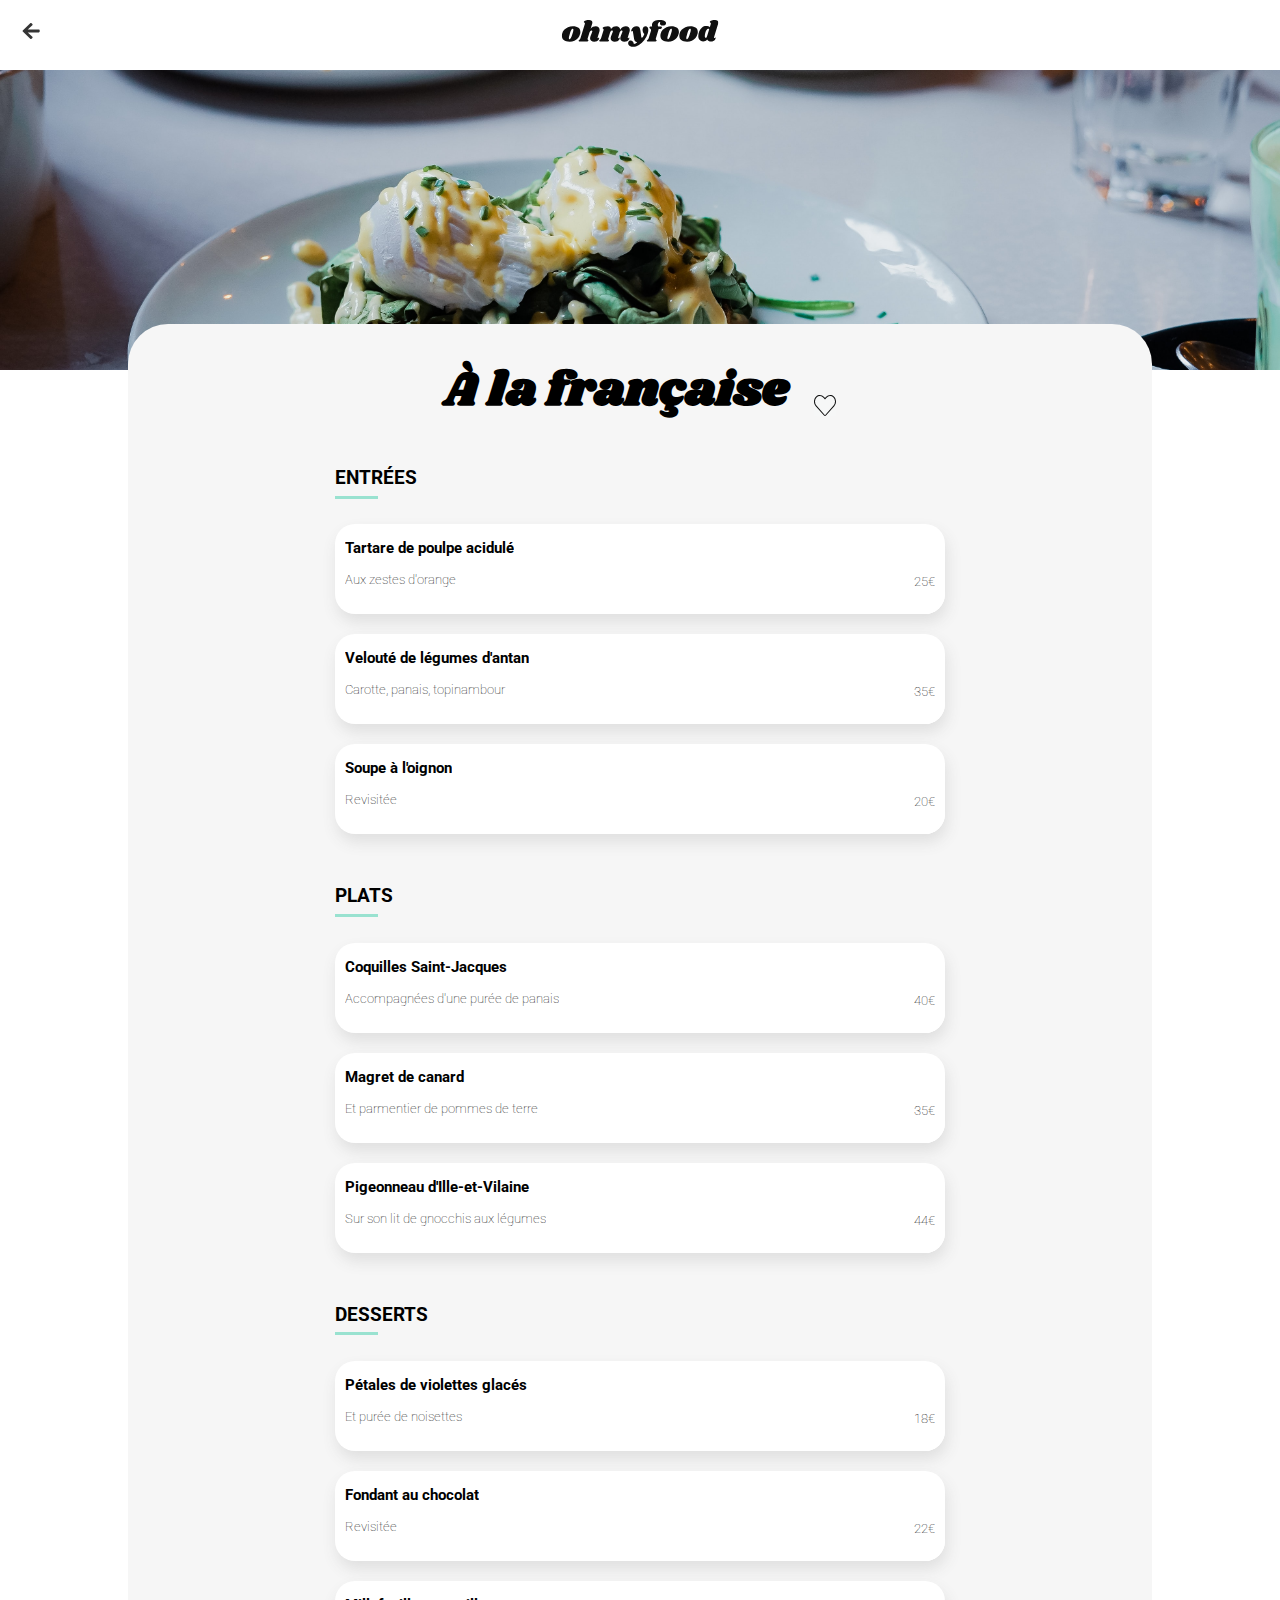
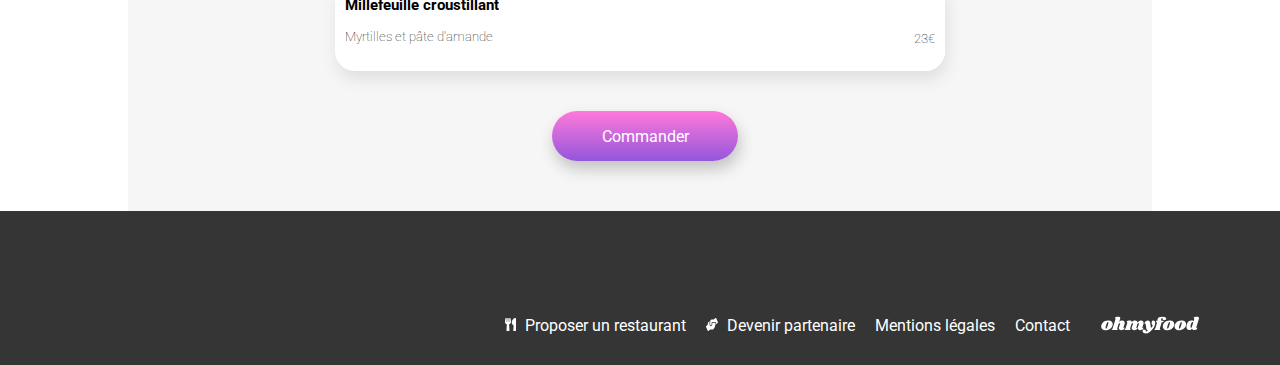
==== commit 96d81ce2: "bugs fixed" ====
--- a/restaurants/a_la_francaise.html
+++ b/restaurants/a_la_francaise.html
@@ -239,7 +239,7 @@
             <span>Devenir partenaire</span>
         </div>
         <div>Mentions légales</div>
-        <div>Contact</div>
+        <a href="mailto:contact@gmail.com"><div>Contact</div></a>
     </footer>
     
 </body>
--- a/assets/style/css/menu.css
+++ b/assets/style/css/menu.css
@@ -11,12 +11,13 @@
   color: white;
   margin: 30px auto 0 auto;
   font-size: medium;
-  transition: opacity 0.5s ease-in-out;
+  transition: opacity 0.5s ease-in-out, box-shadow 0.5s ease-in-out;
   box-shadow: 2px 8px 15px #c2c2c2;
 }
 
 .btn:hover {
-  opacity: 75%;
+  opacity: 85%;
+  box-shadow: 2px 8px 25px #838383;
 }
 
 .heart {
@@ -82,6 +83,13 @@
   justify-content: space-around;
   padding: 20px;
   height: 186px;
+}
+.footer a {
+  text-decoration: none;
+  color: white;
+}
+.footer svg {
+  margin-right: 5px;
 }
 @media (min-width: 1024px) {
   .footer {
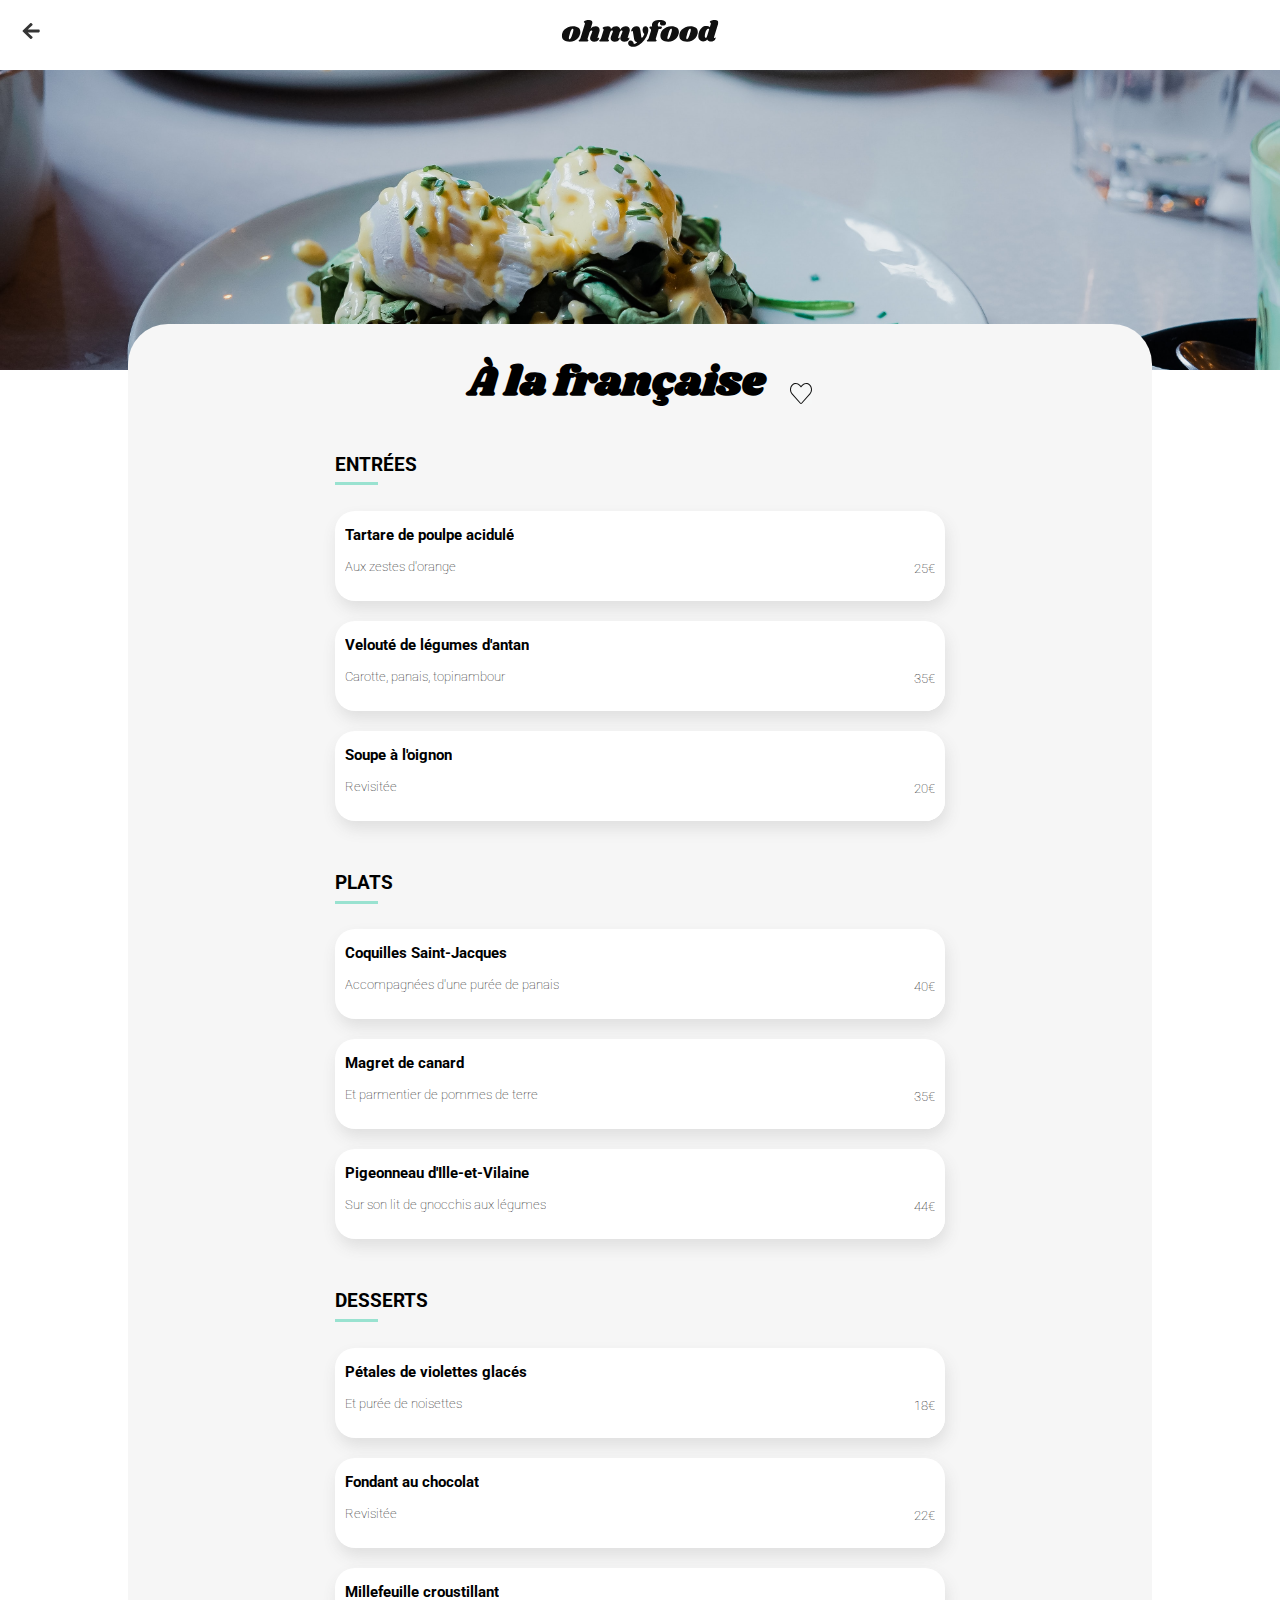
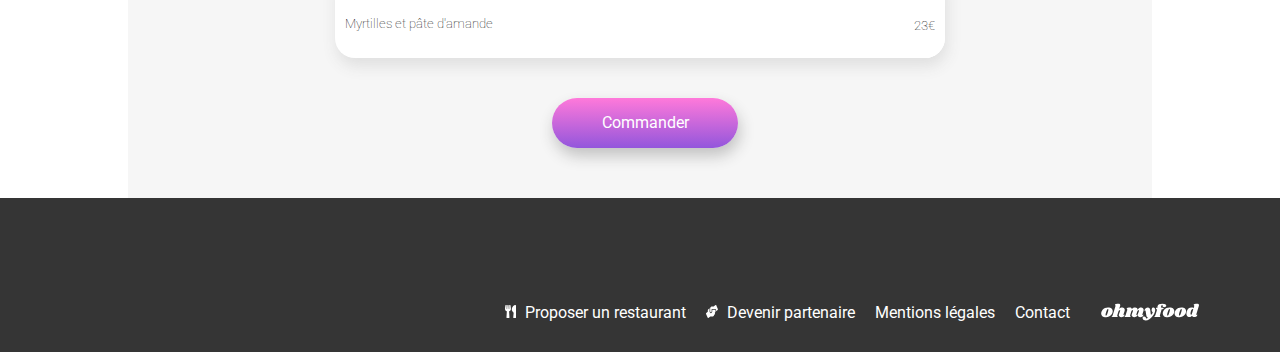
==== commit 57e4c421: "improve" ====
--- a/restaurants/a_la_francaise.html
+++ b/restaurants/a_la_francaise.html
@@ -3,7 +3,7 @@
 <head>
     <meta charset="UTF-8">
     <meta name="viewport" content="width=device-width, initial-scale=1.0">
-    <title>La palette du goût</title>
+    <title>À la française</title>
     <link rel="stylesheet" href="../assets/style/css/menu.css">
 </head>
 <body>
--- a/assets/style/css/menu.css
+++ b/assets/style/css/menu.css
@@ -27,7 +27,6 @@
 
 .like {
   display: block;
-  display: none;
   position: absolute;
   top: 37.5px;
   cursor: pointer;
@@ -127,7 +126,7 @@
 }
 .menu__content__title {
   font-family: "Shrikhand", cursive;
-  font-size: 1.5rem;
+  font-size: 1.3rem;
   display: flex;
   justify-content: space-around;
   box-sizing: border-box;
@@ -139,9 +138,13 @@
 .menu__content__title input[type=checkbox]:checked + label .like {
   display: block;
   animation: check 0.5s normal;
+  top: 30px;
 }
 .menu__content__title input[type=checkbox]:checked + label .heart {
   opacity: 0%;
+}
+.menu__content__title input[type=checkbox]:not(:checked) + label .like {
+  opacity: 0;
 }
 .menu__content__title h1 {
   flex-shrink: 0;
@@ -275,7 +278,7 @@
   position: absolute;
   transform: translateX(83%);
   right: 10px;
-  transition: right 0.5s ease-in-out;
+  transition: right 0.2s ease-in-out;
 }
 .menu__content__form__ingredient input[type=checkbox] + label .price-check .price {
   margin-top: 50px;
@@ -292,8 +295,12 @@
 .menu__content__form__ingredient input[type=checkbox] + label .price-check .check svg {
   margin: auto 10px auto 27px;
 }
+.menu__content__form__ingredient input[type=checkbox] {
+  opacity: 0;
+  position: absolute;
+}
 @media (hover: hover) {
-  .menu__content__form__ingredient input[type=checkbox]:hover + label .price-check {
+  .menu__content__form__ingredient input[type=checkbox]:hover:not(:focus) + label .price-check {
     right: 86px;
   }
 }
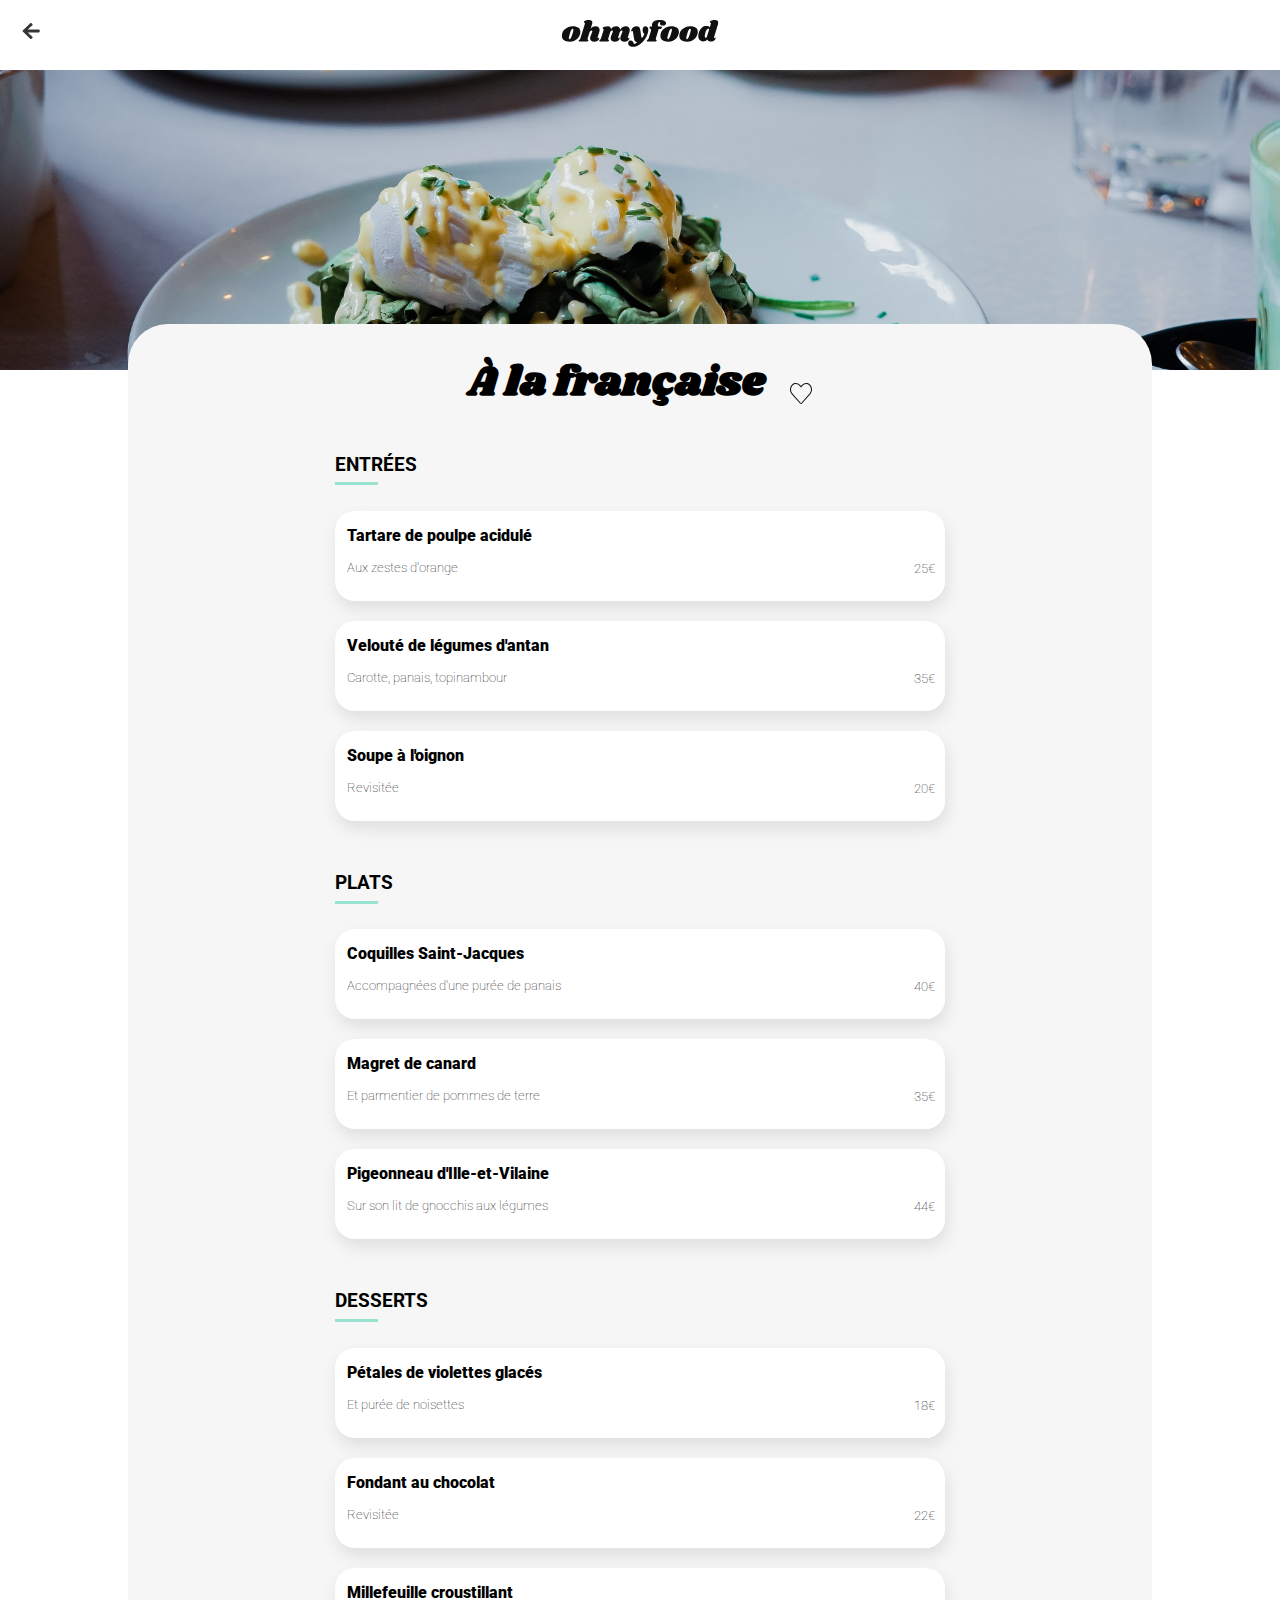
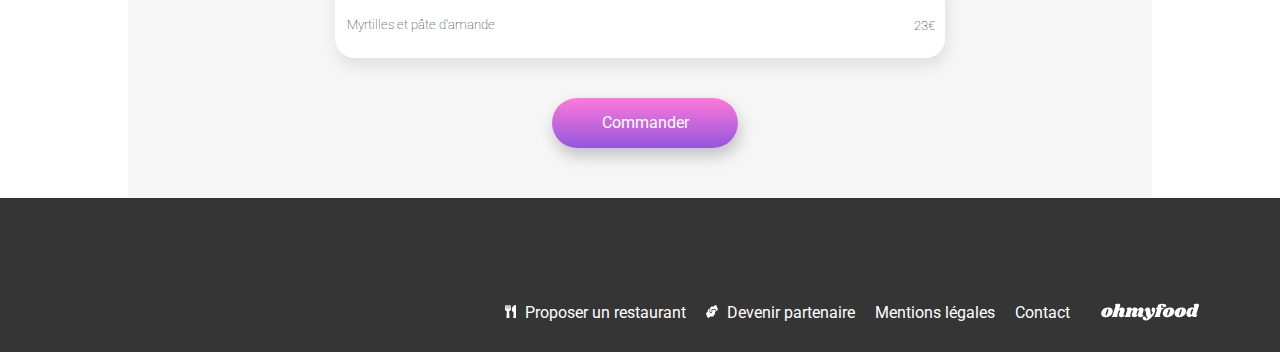
==== commit f1473282: "a la francaise ok" ====
--- a/restaurants/a_la_francaise.html
+++ b/restaurants/a_la_francaise.html
@@ -61,156 +61,156 @@
                                     <path d="M19.865 1.43593C17.5103 -0.753131 14.0083 -0.359381 11.847 2.07343L11.0005 3.02499L10.154 2.07343C7.99701 -0.359381 4.49076 -0.753131 2.13607 1.43593C-0.562363 3.94843 -0.704161 8.45781 1.71068 11.1812L10.0251 20.5469C10.5622 21.1516 11.4345 21.1516 11.9716 20.5469L20.2861 11.1812C22.7052 8.45781 22.5634 3.94843 19.865 1.43593Z" fill="url(#paint0_linear_87783_528)"/>
                                     <defs>
                                     <linearGradient id="paint0_linear_87783_528" x1="11.0002" y1="-5.4601" x2="3.43443" y2="27.9923" gradientUnits="userSpaceOnUse">
-                                    <stop stop-color="#9356DC"/>
+                                    <stop offset="0" stop-color="#9356DC"/>
                                     <stop offset="1" stop-color="#FF79DA"/>
                                     </linearGradient>
                                     </defs>
                                 </svg>
                         </label>
                     </div>
-                    <form class="menu__content__form" action="">
+                    <form class="menu__content__form">
                         <h2 class="menu__content__form__type">ENTRÉES</h2>
                         <div class="menu__content__form__ingredient">
-                            <input name="entree1" id="entree1" type="checkbox" hidden>
+                            <input name="entree1" id="entree1" type="checkbox" >
                             <label id="choice1" for="entree1">
-                                <div class="name">
-                                    <h3 >Tartare de poulpe acidulé</h3>
-                                    <span>Aux zestes d'orange</span>
-                                </div>
-                                <div class="price-check">
+                                <span class="name">
+                                    <span class="name-title" >Tartare de poulpe acidulé</span>
+                                    <span class="name-description">Aux zestes d'orange</span>
+                                </span>
+                                <span class="price-check">
                                     <span class="price">25€</span>
-                                    <div class="check">
-                                        <svg  width="28" height="28" viewBox="0 0 21 21" fill="none" xmlns="http://www.w3.org/2000/svg">
-                                            <path d="M20.0847 10.9656C20.0847 16.4884 15.6076 20.9656 10.0847 20.9656C4.56185 20.9656 0.0847168 16.4884 0.0847168 10.9656C0.0847168 5.44271 4.56185 0.965576 10.0847 0.965576C15.6076 0.965576 20.0847 5.44271 20.0847 10.9656ZM8.92802 16.2605L16.3474 8.84114C16.5993 8.5892 16.5993 8.1807 16.3474 7.92876L15.435 7.01638C15.1831 6.76441 14.7746 6.76441 14.5226 7.01638L8.47181 13.0671L5.64685 10.2421C5.39492 9.99021 4.98641 9.99021 4.73443 10.2421L3.82206 11.1545C3.57012 11.4065 3.57012 11.815 3.82206 12.0669L8.0156 16.2605C8.26758 16.5124 8.67605 16.5124 8.92802 16.2605Z" fill="white"/>
-                                        </svg>
-                                    </div>
-                                </div>
+                                    <span class="check">
+                                        <svg  width="28" height="28" viewBox="0 0 21 21" fill="none" xmlns="http://www.w3.org/2000/svg">
+                                            <path d="M20.0847 10.9656C20.0847 16.4884 15.6076 20.9656 10.0847 20.9656C4.56185 20.9656 0.0847168 16.4884 0.0847168 10.9656C0.0847168 5.44271 4.56185 0.965576 10.0847 0.965576C15.6076 0.965576 20.0847 5.44271 20.0847 10.9656ZM8.92802 16.2605L16.3474 8.84114C16.5993 8.5892 16.5993 8.1807 16.3474 7.92876L15.435 7.01638C15.1831 6.76441 14.7746 6.76441 14.5226 7.01638L8.47181 13.0671L5.64685 10.2421C5.39492 9.99021 4.98641 9.99021 4.73443 10.2421L3.82206 11.1545C3.57012 11.4065 3.57012 11.815 3.82206 12.0669L8.0156 16.2605C8.26758 16.5124 8.67605 16.5124 8.92802 16.2605Z" fill="white"/>
+                                        </svg>
+                                    </span>
+                                </span>
                                 </label>
-                            <input name="entree2" id="entree2" type="checkbox" hidden>
+                            <input name="entree2" id="entree2" type="checkbox" >
                             <label id="choice2" for="entree2">
-                                <div class="name">
-                                    <h3 >Velouté de légumes d'antan</h3>
-                                    <span>Carotte, panais, topinambour</span>
-                                </div>
-                                <div class="price-check">
+                                <span class="name">
+                                    <span class="name-title" >Velouté de légumes d'antan</span>
+                                    <span class="name-description">Carotte, panais, topinambour</span>
+                                </span>
+                                <span class="price-check">
                                     <span class="price">35€</span>
-                                    <div class="check">
-                                        <svg  width="28" height="28" viewBox="0 0 21 21" fill="none" xmlns="http://www.w3.org/2000/svg">
-                                            <path d="M20.0847 10.9656C20.0847 16.4884 15.6076 20.9656 10.0847 20.9656C4.56185 20.9656 0.0847168 16.4884 0.0847168 10.9656C0.0847168 5.44271 4.56185 0.965576 10.0847 0.965576C15.6076 0.965576 20.0847 5.44271 20.0847 10.9656ZM8.92802 16.2605L16.3474 8.84114C16.5993 8.5892 16.5993 8.1807 16.3474 7.92876L15.435 7.01638C15.1831 6.76441 14.7746 6.76441 14.5226 7.01638L8.47181 13.0671L5.64685 10.2421C5.39492 9.99021 4.98641 9.99021 4.73443 10.2421L3.82206 11.1545C3.57012 11.4065 3.57012 11.815 3.82206 12.0669L8.0156 16.2605C8.26758 16.5124 8.67605 16.5124 8.92802 16.2605Z" fill="white"/>
-                                        </svg>
-                                    </div>
-                                </div>
-                            </label>
-                            <input name="entree3" id="entree3" type="checkbox" hidden>
+                                    <span class="check">
+                                        <svg  width="28" height="28" viewBox="0 0 21 21" fill="none" xmlns="http://www.w3.org/2000/svg">
+                                            <path d="M20.0847 10.9656C20.0847 16.4884 15.6076 20.9656 10.0847 20.9656C4.56185 20.9656 0.0847168 16.4884 0.0847168 10.9656C0.0847168 5.44271 4.56185 0.965576 10.0847 0.965576C15.6076 0.965576 20.0847 5.44271 20.0847 10.9656ZM8.92802 16.2605L16.3474 8.84114C16.5993 8.5892 16.5993 8.1807 16.3474 7.92876L15.435 7.01638C15.1831 6.76441 14.7746 6.76441 14.5226 7.01638L8.47181 13.0671L5.64685 10.2421C5.39492 9.99021 4.98641 9.99021 4.73443 10.2421L3.82206 11.1545C3.57012 11.4065 3.57012 11.815 3.82206 12.0669L8.0156 16.2605C8.26758 16.5124 8.67605 16.5124 8.92802 16.2605Z" fill="white"/>
+                                        </svg>
+                                    </span>
+                                </span>
+                            </label>
+                            <input name="entree3" id="entree3" type="checkbox" >
                             <label id="choice3" for="entree3">
-                                <div class="name">
-                                    <h3 >Soupe à l'oignon</h3>
-                                    <span>Revisitée</span>
-                                </div>
-                                <div class="price-check">
+                                <span class="name">
+                                    <span class="name-title" >Soupe à l'oignon</span>
+                                    <span class="name-description">Revisitée</span>
+                                </span>
+                                <span class="price-check">
                                     <span class="price">20€</span>
-                                    <div class="check">
-                                        <svg  width="28" height="28" viewBox="0 0 21 21" fill="none" xmlns="http://www.w3.org/2000/svg">
-                                            <path d="M20.0847 10.9656C20.0847 16.4884 15.6076 20.9656 10.0847 20.9656C4.56185 20.9656 0.0847168 16.4884 0.0847168 10.9656C0.0847168 5.44271 4.56185 0.965576 10.0847 0.965576C15.6076 0.965576 20.0847 5.44271 20.0847 10.9656ZM8.92802 16.2605L16.3474 8.84114C16.5993 8.5892 16.5993 8.1807 16.3474 7.92876L15.435 7.01638C15.1831 6.76441 14.7746 6.76441 14.5226 7.01638L8.47181 13.0671L5.64685 10.2421C5.39492 9.99021 4.98641 9.99021 4.73443 10.2421L3.82206 11.1545C3.57012 11.4065 3.57012 11.815 3.82206 12.0669L8.0156 16.2605C8.26758 16.5124 8.67605 16.5124 8.92802 16.2605Z" fill="white"/>
-                                        </svg>
-                                    </div>
-                                </div>
+                                    <span class="check">
+                                        <svg  width="28" height="28" viewBox="0 0 21 21" fill="none" xmlns="http://www.w3.org/2000/svg">
+                                            <path d="M20.0847 10.9656C20.0847 16.4884 15.6076 20.9656 10.0847 20.9656C4.56185 20.9656 0.0847168 16.4884 0.0847168 10.9656C0.0847168 5.44271 4.56185 0.965576 10.0847 0.965576C15.6076 0.965576 20.0847 5.44271 20.0847 10.9656ZM8.92802 16.2605L16.3474 8.84114C16.5993 8.5892 16.5993 8.1807 16.3474 7.92876L15.435 7.01638C15.1831 6.76441 14.7746 6.76441 14.5226 7.01638L8.47181 13.0671L5.64685 10.2421C5.39492 9.99021 4.98641 9.99021 4.73443 10.2421L3.82206 11.1545C3.57012 11.4065 3.57012 11.815 3.82206 12.0669L8.0156 16.2605C8.26758 16.5124 8.67605 16.5124 8.92802 16.2605Z" fill="white"/>
+                                        </svg>
+                                    </span>
+                                </span>
                             </label>
                         </div>
                         <h2 class="menu__content__form__type">PLATS</h2>
                         <div class="menu__content__form__ingredient">
-                            <input name="plat1" id="plat1" type="checkbox" hidden>
+                            <input name="plat1" id="plat1" type="checkbox" >
                             <label id="choice4" for="plat1">
-                                <div class="name">
-                                    <h3 >Coquilles Saint-Jacques</h3>
-                                    <span>Accompagnées d'une purée de panais</span>
-                                </div>
-                                <div class="price-check">
+                                <span class="name">
+                                    <span class="name-title" >Coquilles Saint-Jacques</span>
+                                    <span class="name-description">Accompagnées d'une purée de panais</span>
+                                </span>
+                                <span class="price-check">
                                     <span class="price">40€</span>
-                                    <div class="check">
-                                        <svg  width="28" height="28" viewBox="0 0 21 21" fill="none" xmlns="http://www.w3.org/2000/svg">
-                                            <path d="M20.0847 10.9656C20.0847 16.4884 15.6076 20.9656 10.0847 20.9656C4.56185 20.9656 0.0847168 16.4884 0.0847168 10.9656C0.0847168 5.44271 4.56185 0.965576 10.0847 0.965576C15.6076 0.965576 20.0847 5.44271 20.0847 10.9656ZM8.92802 16.2605L16.3474 8.84114C16.5993 8.5892 16.5993 8.1807 16.3474 7.92876L15.435 7.01638C15.1831 6.76441 14.7746 6.76441 14.5226 7.01638L8.47181 13.0671L5.64685 10.2421C5.39492 9.99021 4.98641 9.99021 4.73443 10.2421L3.82206 11.1545C3.57012 11.4065 3.57012 11.815 3.82206 12.0669L8.0156 16.2605C8.26758 16.5124 8.67605 16.5124 8.92802 16.2605Z" fill="white"/>
-                                        </svg>
-                                    </div>
-                                </div>
-                            </label>
-                            <input name="plat2" id="plat2" type="checkbox" hidden>
+                                    <span class="check">
+                                        <svg  width="28" height="28" viewBox="0 0 21 21" fill="none" xmlns="http://www.w3.org/2000/svg">
+                                            <path d="M20.0847 10.9656C20.0847 16.4884 15.6076 20.9656 10.0847 20.9656C4.56185 20.9656 0.0847168 16.4884 0.0847168 10.9656C0.0847168 5.44271 4.56185 0.965576 10.0847 0.965576C15.6076 0.965576 20.0847 5.44271 20.0847 10.9656ZM8.92802 16.2605L16.3474 8.84114C16.5993 8.5892 16.5993 8.1807 16.3474 7.92876L15.435 7.01638C15.1831 6.76441 14.7746 6.76441 14.5226 7.01638L8.47181 13.0671L5.64685 10.2421C5.39492 9.99021 4.98641 9.99021 4.73443 10.2421L3.82206 11.1545C3.57012 11.4065 3.57012 11.815 3.82206 12.0669L8.0156 16.2605C8.26758 16.5124 8.67605 16.5124 8.92802 16.2605Z" fill="white"/>
+                                        </svg>
+                                    </span>
+                                </span>
+                            </label>
+                            <input name="plat2" id="plat2" type="checkbox" >
                             <label id="choice5" for="plat2">
-                                <div class="name">
-                                    <h3 >Magret de canard</h3>
-                                    <span>Et parmentier de pommes de terre</span>
-                                </div>
-                                <div class="price-check">
+                                <span class="name">
+                                    <span class="name-title" >Magret de canard</span>
+                                    <span class="name-description">Et parmentier de pommes de terre</span>
+                                </span>
+                                <span class="price-check">
                                     <span class="price">35€</span>
-                                    <div class="check">
-                                        <svg  width="28" height="28" viewBox="0 0 21 21" fill="none" xmlns="http://www.w3.org/2000/svg">
-                                            <path d="M20.0847 10.9656C20.0847 16.4884 15.6076 20.9656 10.0847 20.9656C4.56185 20.9656 0.0847168 16.4884 0.0847168 10.9656C0.0847168 5.44271 4.56185 0.965576 10.0847 0.965576C15.6076 0.965576 20.0847 5.44271 20.0847 10.9656ZM8.92802 16.2605L16.3474 8.84114C16.5993 8.5892 16.5993 8.1807 16.3474 7.92876L15.435 7.01638C15.1831 6.76441 14.7746 6.76441 14.5226 7.01638L8.47181 13.0671L5.64685 10.2421C5.39492 9.99021 4.98641 9.99021 4.73443 10.2421L3.82206 11.1545C3.57012 11.4065 3.57012 11.815 3.82206 12.0669L8.0156 16.2605C8.26758 16.5124 8.67605 16.5124 8.92802 16.2605Z" fill="white"/>
-                                        </svg>
-                                    </div>
-                                </div>
-                            </label>
-                            <input name="plat3" id="plat3" type="checkbox" hidden>
+                                    <span class="check">
+                                        <svg  width="28" height="28" viewBox="0 0 21 21" fill="none" xmlns="http://www.w3.org/2000/svg">
+                                            <path d="M20.0847 10.9656C20.0847 16.4884 15.6076 20.9656 10.0847 20.9656C4.56185 20.9656 0.0847168 16.4884 0.0847168 10.9656C0.0847168 5.44271 4.56185 0.965576 10.0847 0.965576C15.6076 0.965576 20.0847 5.44271 20.0847 10.9656ZM8.92802 16.2605L16.3474 8.84114C16.5993 8.5892 16.5993 8.1807 16.3474 7.92876L15.435 7.01638C15.1831 6.76441 14.7746 6.76441 14.5226 7.01638L8.47181 13.0671L5.64685 10.2421C5.39492 9.99021 4.98641 9.99021 4.73443 10.2421L3.82206 11.1545C3.57012 11.4065 3.57012 11.815 3.82206 12.0669L8.0156 16.2605C8.26758 16.5124 8.67605 16.5124 8.92802 16.2605Z" fill="white"/>
+                                        </svg>
+                                    </span>
+                                </span>
+                            </label>
+                            <input name="plat3" id="plat3" type="checkbox" >
                             <label id="choice6" for="plat3">
-                                <div class="name">
-                                    <h3 >Pigeonneau d'Ille-et-Vilaine</h3>
-                                    <span>Sur son lit de gnocchis aux légumes</span>
-                                </div>
-                                <div class="price-check">
+                                <span class="name">
+                                    <span class="name-title" >Pigeonneau d'Ille-et-Vilaine</span>
+                                    <span class="name-description">Sur son lit de gnocchis aux légumes</span>
+                                </span>
+                                <span class="price-check">
                                     <span class="price">44€</span>
-                                    <div class="check">
-                                        <svg  width="28" height="28" viewBox="0 0 21 21" fill="none" xmlns="http://www.w3.org/2000/svg">
-                                            <path d="M20.0847 10.9656C20.0847 16.4884 15.6076 20.9656 10.0847 20.9656C4.56185 20.9656 0.0847168 16.4884 0.0847168 10.9656C0.0847168 5.44271 4.56185 0.965576 10.0847 0.965576C15.6076 0.965576 20.0847 5.44271 20.0847 10.9656ZM8.92802 16.2605L16.3474 8.84114C16.5993 8.5892 16.5993 8.1807 16.3474 7.92876L15.435 7.01638C15.1831 6.76441 14.7746 6.76441 14.5226 7.01638L8.47181 13.0671L5.64685 10.2421C5.39492 9.99021 4.98641 9.99021 4.73443 10.2421L3.82206 11.1545C3.57012 11.4065 3.57012 11.815 3.82206 12.0669L8.0156 16.2605C8.26758 16.5124 8.67605 16.5124 8.92802 16.2605Z" fill="white"/>
-                                        </svg>
-                                    </div>
-                                </div>
+                                    <span class="check">
+                                        <svg  width="28" height="28" viewBox="0 0 21 21" fill="none" xmlns="http://www.w3.org/2000/svg">
+                                            <path d="M20.0847 10.9656C20.0847 16.4884 15.6076 20.9656 10.0847 20.9656C4.56185 20.9656 0.0847168 16.4884 0.0847168 10.9656C0.0847168 5.44271 4.56185 0.965576 10.0847 0.965576C15.6076 0.965576 20.0847 5.44271 20.0847 10.9656ZM8.92802 16.2605L16.3474 8.84114C16.5993 8.5892 16.5993 8.1807 16.3474 7.92876L15.435 7.01638C15.1831 6.76441 14.7746 6.76441 14.5226 7.01638L8.47181 13.0671L5.64685 10.2421C5.39492 9.99021 4.98641 9.99021 4.73443 10.2421L3.82206 11.1545C3.57012 11.4065 3.57012 11.815 3.82206 12.0669L8.0156 16.2605C8.26758 16.5124 8.67605 16.5124 8.92802 16.2605Z" fill="white"/>
+                                        </svg>
+                                    </span>
+                                </span>
                             </label>
                         </div>
                         <h2 class="menu__content__form__type">DESSERTS</h2>
                         <div class="menu__content__form__ingredient">
-                            <input name="dessert1" id="dessert1" type="checkbox" hidden>
+                            <input name="dessert1" id="dessert1" type="checkbox" >
                             <label id="choice7" for="dessert1">
-                                <div class="name">
-                                    <h3 >Pétales de violettes glacés</h3>
-                                    <span>Et purée de noisettes</span>
-                                </div>
-                                <div class="price-check">
+                                <span class="name">
+                                    <span class="name-title" >Pétales de violettes glacés</span>
+                                    <span class="name-description">Et purée de noisettes</span>
+                                </span>
+                                <span class="price-check">
                                     <span class="price">18€</span>
-                                    <div class="check">
-                                        <svg  width="28" height="28" viewBox="0 0 21 21" fill="none" xmlns="http://www.w3.org/2000/svg">
-                                            <path d="M20.0847 10.9656C20.0847 16.4884 15.6076 20.9656 10.0847 20.9656C4.56185 20.9656 0.0847168 16.4884 0.0847168 10.9656C0.0847168 5.44271 4.56185 0.965576 10.0847 0.965576C15.6076 0.965576 20.0847 5.44271 20.0847 10.9656ZM8.92802 16.2605L16.3474 8.84114C16.5993 8.5892 16.5993 8.1807 16.3474 7.92876L15.435 7.01638C15.1831 6.76441 14.7746 6.76441 14.5226 7.01638L8.47181 13.0671L5.64685 10.2421C5.39492 9.99021 4.98641 9.99021 4.73443 10.2421L3.82206 11.1545C3.57012 11.4065 3.57012 11.815 3.82206 12.0669L8.0156 16.2605C8.26758 16.5124 8.67605 16.5124 8.92802 16.2605Z" fill="white"/>
-                                        </svg>
-                                    </div>
-                                </div>
-                            </label>
-                            <input name="dessert2" id="dessert2" type="checkbox" hidden>
+                                    <span class="check">
+                                        <svg  width="28" height="28" viewBox="0 0 21 21" fill="none" xmlns="http://www.w3.org/2000/svg">
+                                            <path d="M20.0847 10.9656C20.0847 16.4884 15.6076 20.9656 10.0847 20.9656C4.56185 20.9656 0.0847168 16.4884 0.0847168 10.9656C0.0847168 5.44271 4.56185 0.965576 10.0847 0.965576C15.6076 0.965576 20.0847 5.44271 20.0847 10.9656ZM8.92802 16.2605L16.3474 8.84114C16.5993 8.5892 16.5993 8.1807 16.3474 7.92876L15.435 7.01638C15.1831 6.76441 14.7746 6.76441 14.5226 7.01638L8.47181 13.0671L5.64685 10.2421C5.39492 9.99021 4.98641 9.99021 4.73443 10.2421L3.82206 11.1545C3.57012 11.4065 3.57012 11.815 3.82206 12.0669L8.0156 16.2605C8.26758 16.5124 8.67605 16.5124 8.92802 16.2605Z" fill="white"/>
+                                        </svg>
+                                    </span>
+                                </span>
+                            </label>
+                            <input name="dessert2" id="dessert2" type="checkbox" >
                             <label id="choice8" for="dessert2">
-                                <div class="name">
-                                    <h3 >Fondant au chocolat</h3>
-                                    <span>Revisitée</span>
-                                </div>
-                                <div class="price-check">
+                                <span class="name">
+                                    <span class="name-title" >Fondant au chocolat</span>
+                                    <span class="name-description">Revisitée</span>
+                                </span>
+                                <span class="price-check">
                                     <span class="price">22€</span>
-                                    <div class="check">
-                                        <svg  width="28" height="28" viewBox="0 0 21 21" fill="none" xmlns="http://www.w3.org/2000/svg">
-                                            <path d="M20.0847 10.9656C20.0847 16.4884 15.6076 20.9656 10.0847 20.9656C4.56185 20.9656 0.0847168 16.4884 0.0847168 10.9656C0.0847168 5.44271 4.56185 0.965576 10.0847 0.965576C15.6076 0.965576 20.0847 5.44271 20.0847 10.9656ZM8.92802 16.2605L16.3474 8.84114C16.5993 8.5892 16.5993 8.1807 16.3474 7.92876L15.435 7.01638C15.1831 6.76441 14.7746 6.76441 14.5226 7.01638L8.47181 13.0671L5.64685 10.2421C5.39492 9.99021 4.98641 9.99021 4.73443 10.2421L3.82206 11.1545C3.57012 11.4065 3.57012 11.815 3.82206 12.0669L8.0156 16.2605C8.26758 16.5124 8.67605 16.5124 8.92802 16.2605Z" fill="white"/>
-                                        </svg>
-                                    </div>
-                                </div>
-                            </label>
-                            <input name="dessert3" id="dessert3" type="checkbox" hidden>
+                                    <span class="check">
+                                        <svg  width="28" height="28" viewBox="0 0 21 21" fill="none" xmlns="http://www.w3.org/2000/svg">
+                                            <path d="M20.0847 10.9656C20.0847 16.4884 15.6076 20.9656 10.0847 20.9656C4.56185 20.9656 0.0847168 16.4884 0.0847168 10.9656C0.0847168 5.44271 4.56185 0.965576 10.0847 0.965576C15.6076 0.965576 20.0847 5.44271 20.0847 10.9656ZM8.92802 16.2605L16.3474 8.84114C16.5993 8.5892 16.5993 8.1807 16.3474 7.92876L15.435 7.01638C15.1831 6.76441 14.7746 6.76441 14.5226 7.01638L8.47181 13.0671L5.64685 10.2421C5.39492 9.99021 4.98641 9.99021 4.73443 10.2421L3.82206 11.1545C3.57012 11.4065 3.57012 11.815 3.82206 12.0669L8.0156 16.2605C8.26758 16.5124 8.67605 16.5124 8.92802 16.2605Z" fill="white"/>
+                                        </svg>
+                                    </span>
+                                </span>
+                            </label>
+                            <input name="dessert3" id="dessert3" type="checkbox" >
                             <label id="choice9" for="dessert3">
-                                <div class="name">
-                                    <h3 >Millefeuille croustillant</h3>
-                                    <span>Myrtilles et pâte d'amande</span>
-                                </div>
-                                <div class="price-check">
+                                <span class="name">
+                                    <span class="name-title" >Millefeuille croustillant</span>
+                                    <span class="name-description">Myrtilles et pâte d'amande</span>
+                                </span>
+                                <span class="price-check">
                                     <span class="price">23€</span>
-                                    <div class="check">
-                                        <svg  width="28" height="28" viewBox="0 0 21 21" fill="none" xmlns="http://www.w3.org/2000/svg">
-                                            <path d="M20.0847 10.9656C20.0847 16.4884 15.6076 20.9656 10.0847 20.9656C4.56185 20.9656 0.0847168 16.4884 0.0847168 10.9656C0.0847168 5.44271 4.56185 0.965576 10.0847 0.965576C15.6076 0.965576 20.0847 5.44271 20.0847 10.9656ZM8.92802 16.2605L16.3474 8.84114C16.5993 8.5892 16.5993 8.1807 16.3474 7.92876L15.435 7.01638C15.1831 6.76441 14.7746 6.76441 14.5226 7.01638L8.47181 13.0671L5.64685 10.2421C5.39492 9.99021 4.98641 9.99021 4.73443 10.2421L3.82206 11.1545C3.57012 11.4065 3.57012 11.815 3.82206 12.0669L8.0156 16.2605C8.26758 16.5124 8.67605 16.5124 8.92802 16.2605Z" fill="white"/>
-                                        </svg>
-                                    </div>
-                                </div>
+                                    <span class="check">
+                                        <svg  width="28" height="28" viewBox="0 0 21 21" fill="none" xmlns="http://www.w3.org/2000/svg">
+                                            <path d="M20.0847 10.9656C20.0847 16.4884 15.6076 20.9656 10.0847 20.9656C4.56185 20.9656 0.0847168 16.4884 0.0847168 10.9656C0.0847168 5.44271 4.56185 0.965576 10.0847 0.965576C15.6076 0.965576 20.0847 5.44271 20.0847 10.9656ZM8.92802 16.2605L16.3474 8.84114C16.5993 8.5892 16.5993 8.1807 16.3474 7.92876L15.435 7.01638C15.1831 6.76441 14.7746 6.76441 14.5226 7.01638L8.47181 13.0671L5.64685 10.2421C5.39492 9.99021 4.98641 9.99021 4.73443 10.2421L3.82206 11.1545C3.57012 11.4065 3.57012 11.815 3.82206 12.0669L8.0156 16.2605C8.26758 16.5124 8.67605 16.5124 8.92802 16.2605Z" fill="white"/>
+                                        </svg>
+                                    </span>
+                                </span>
                             </label>
                             <button class="btn command" type="submit">Commander</button>
                         </div>
--- a/assets/style/css/menu.css
+++ b/assets/style/css/menu.css
@@ -272,6 +272,15 @@
   overflow: auto;
   z-index: 1;
 }
+.menu__content__form__ingredient input[type=checkbox] + label .name-title {
+  display: block;
+  margin: 15px 15px 15px 2px;
+  font-size: 1rem;
+  font-weight: 900;
+}
+.menu__content__form__ingredient input[type=checkbox] + label .name-description {
+  margin: 15px 15px 15px 2px;
+}
 .menu__content__form__ingredient input[type=checkbox] + label .price-check {
   z-index: 2;
   display: flex;
@@ -300,7 +309,7 @@
   position: absolute;
 }
 @media (hover: hover) {
-  .menu__content__form__ingredient input[type=checkbox]:hover:not(:focus) + label .price-check {
+  .menu__content__form__ingredient input[type=checkbox]:hover + label .price-check {
     right: 86px;
   }
 }
